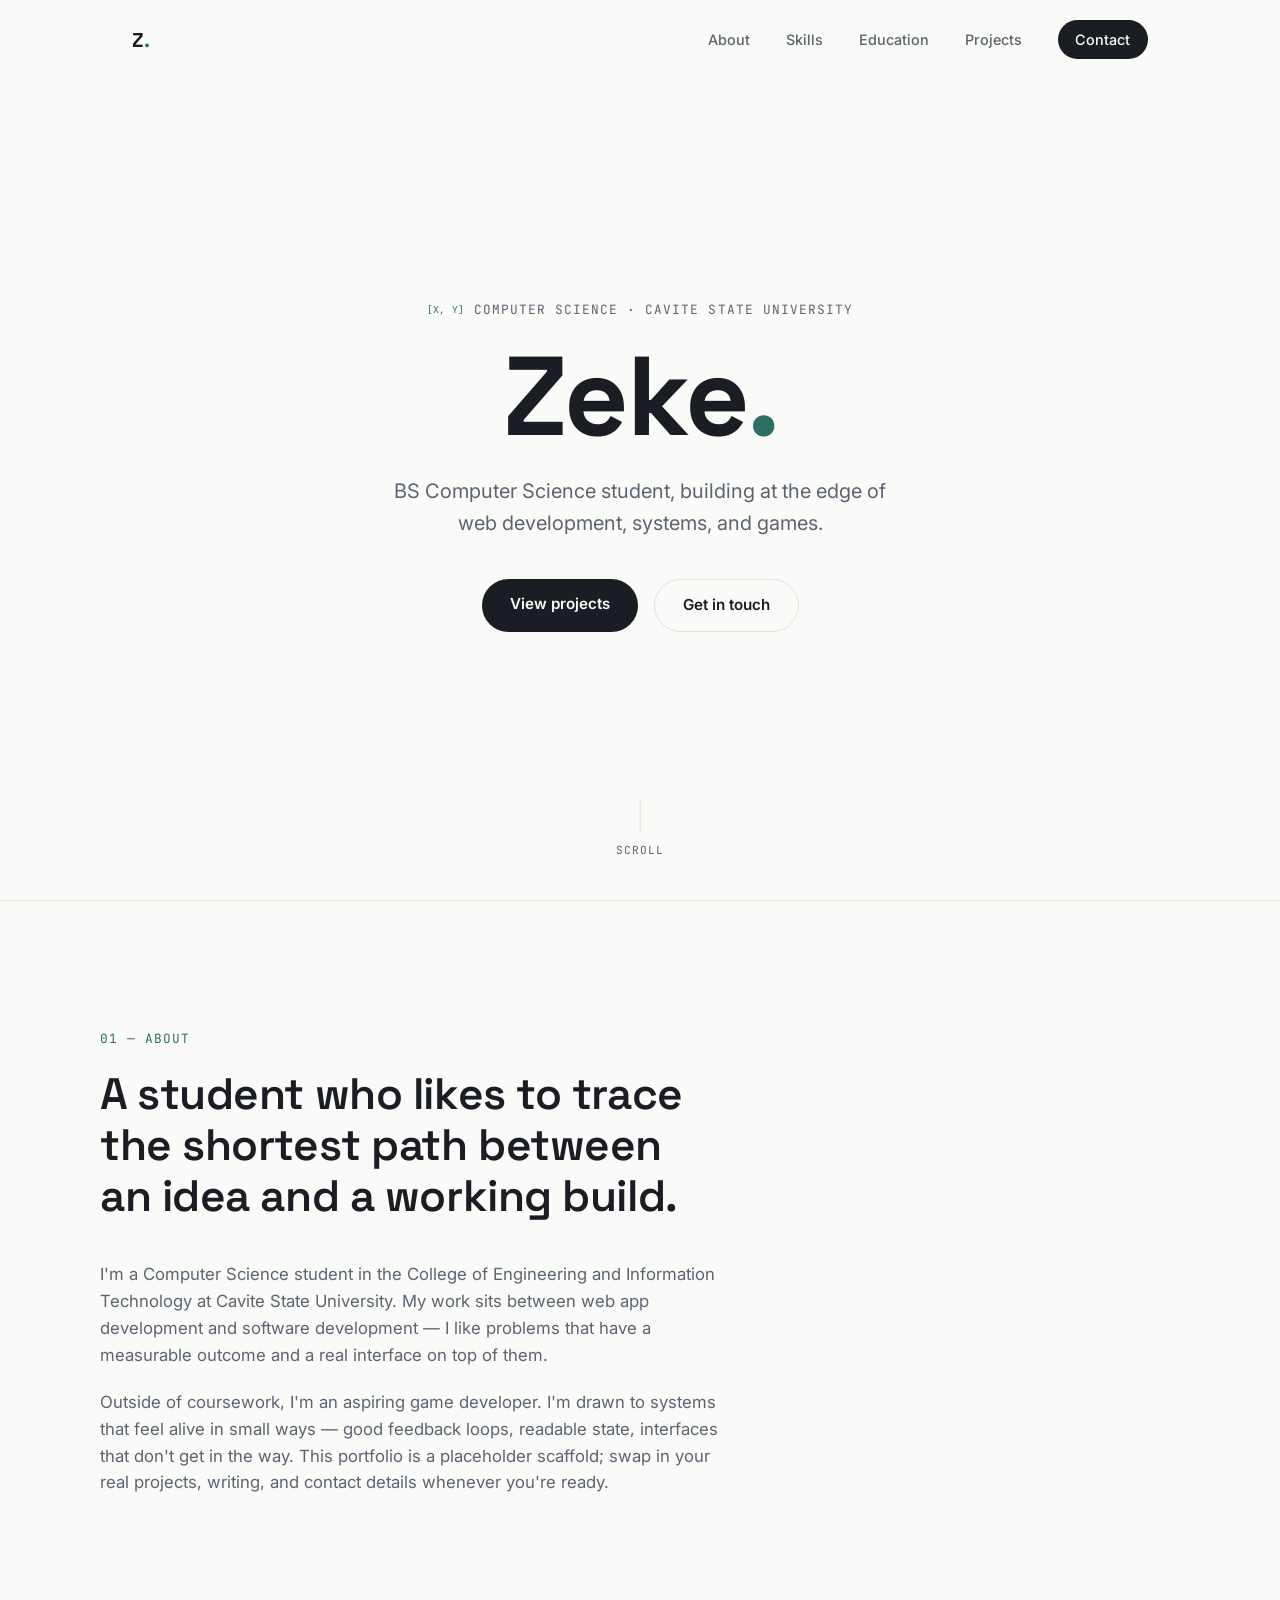
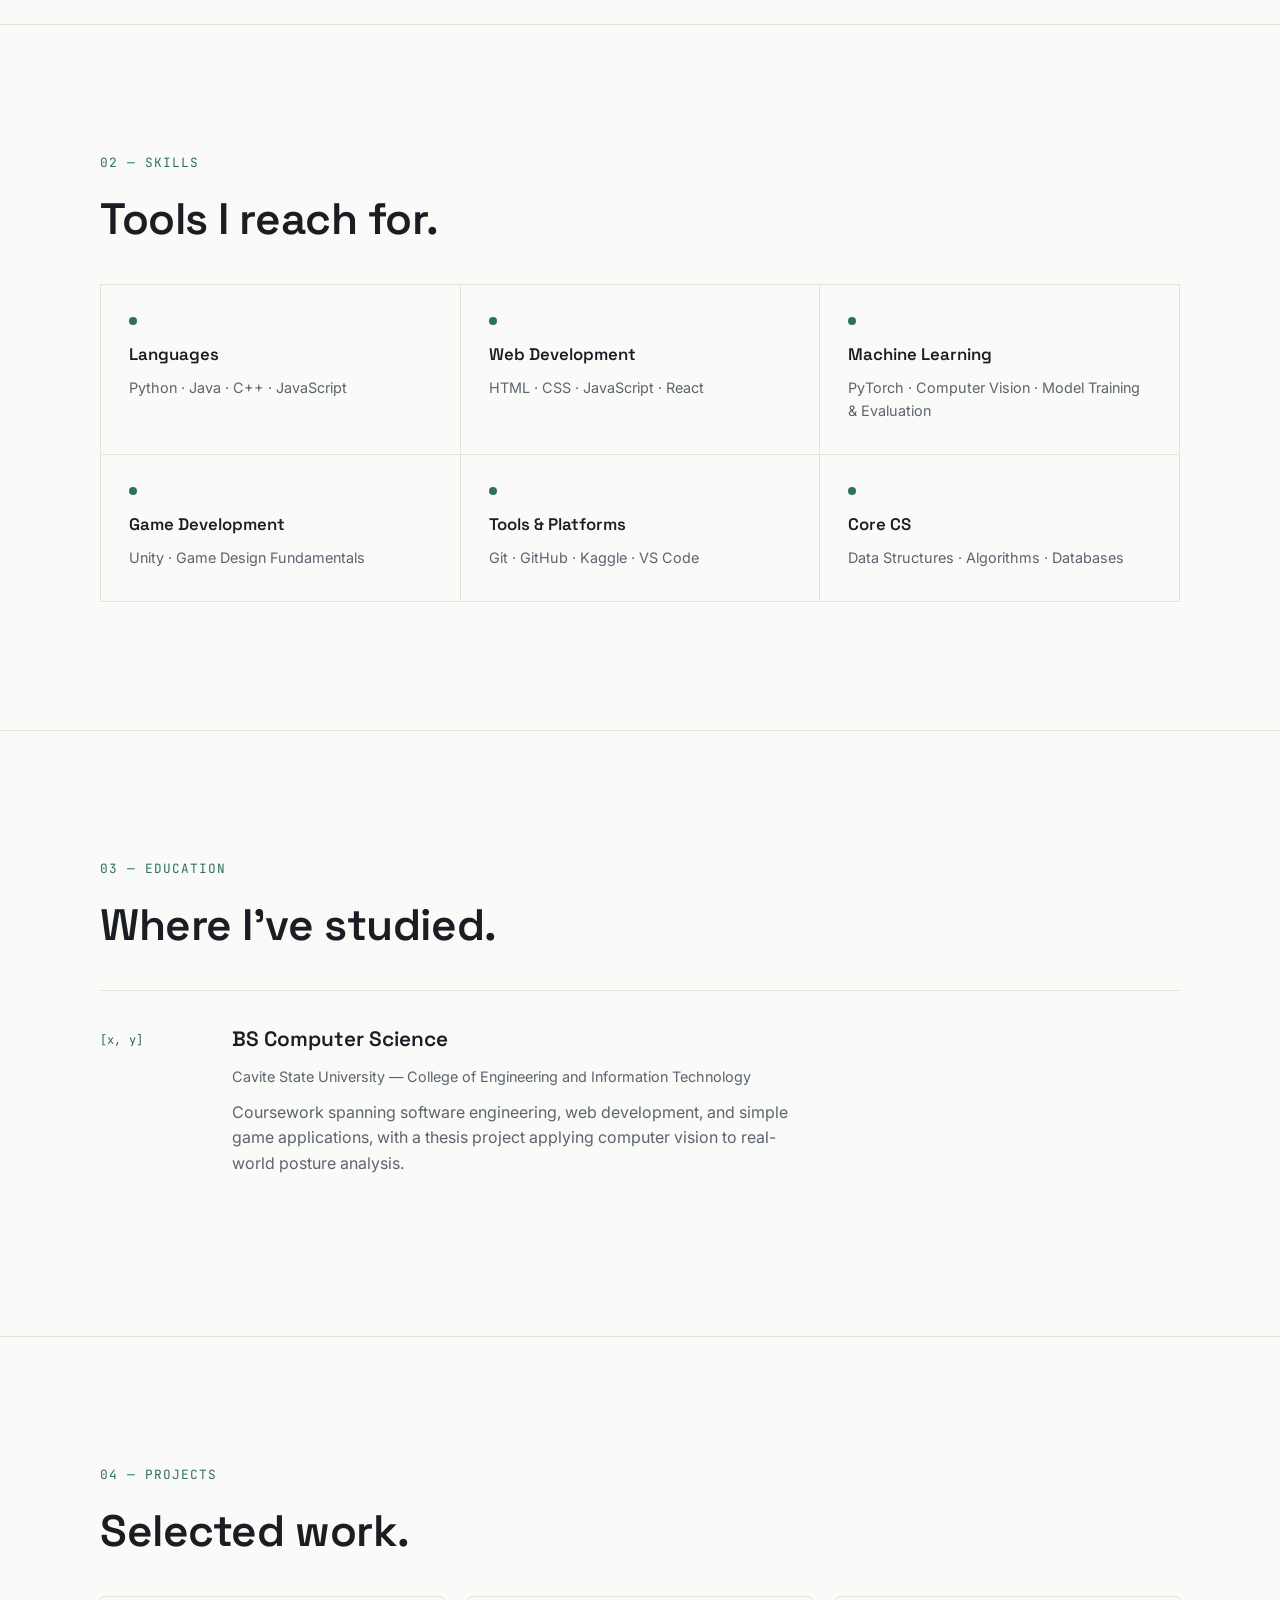
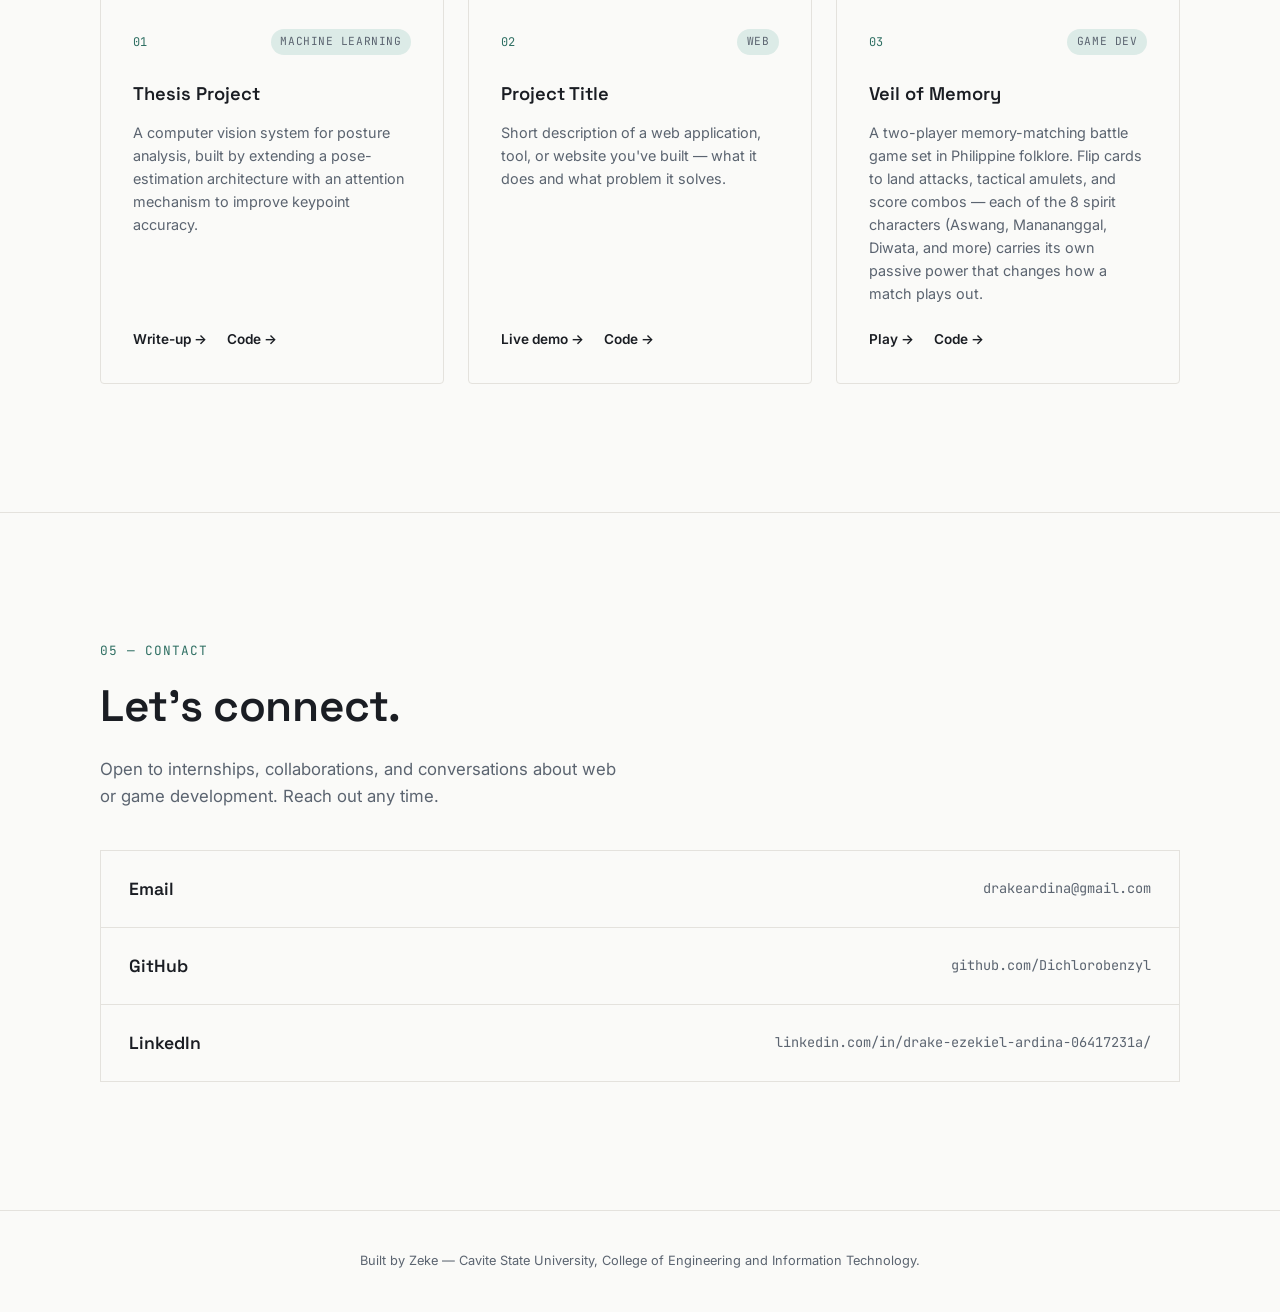
==== index.html @ 1326125c "Add updated portfolio site files" ====
<!DOCTYPE html>
<html lang="en">
<head>
<meta charset="UTF-8">
<meta name="viewport" content="width=device-width, initial-scale=1.0">
<title>Zeke — Computer Science Student</title>
<link rel="preconnect" href="https://fonts.googleapis.com">
<link rel="preconnect" href="https://fonts.gstatic.com" crossorigin>
<link href="https://fonts.googleapis.com/css2?family=Space+Grotesk:wght@400;500;600;700&family=Inter:wght@400;500;600&family=JetBrains+Mono:wght@400;500&display=swap" rel="stylesheet">
<link rel="stylesheet" href="styles.css">
</head>
<body>

<!-- ===== NAV ===== -->
<header class="nav" id="nav">
  <div class="nav-inner">
    <a href="#top" class="nav-mark">Z<span class="dot">.</span></a>
    <nav class="nav-links">
      <a href="#about">About</a>
      <a href="#skills">Skills</a>
      <a href="#education">Education</a>
      <a href="#projects">Projects</a>
      <a href="#contact" class="nav-cta">Contact</a>
    </nav>
    <button class="nav-toggle" id="navToggle" aria-label="Toggle menu" aria-expanded="false">
      <span></span><span></span><span></span>
    </button>
  </div>
</header>

<!-- ===== HERO ===== -->
<section class="hero" id="top">
  <div class="hero-inner">
    <p class="eyebrow"><span class="coord">[x, y]</span> Computer Science · Cavite State University</p>
    <h1 class="hero-title">Zeke<span class="accent">.</span></h1>
    <p class="hero-role">BS Computer Science student, building at the edge of<br class="br-desktop"> web development, systems, and games.</p>
    <div class="hero-actions">
      <a href="#projects" class="btn btn-primary">View projects</a>
      <a href="#contact" class="btn btn-ghost">Get in touch</a>
    </div>
  </div>
  <a href="#about" class="scroll-cue" aria-label="Scroll to about section">
    <span class="scroll-line"></span> scroll
  </a>
</section>

<!-- ===== ABOUT ===== -->
<section class="section about" id="about">
  <div class="section-inner">
    <p class="label">01 — About</p>
    <h2 class="section-title">A student who likes to trace<br>the shortest path between<br>an idea and a working build.</h2>
    <div class="about-body">
      <p>I'm a Computer Science student in the College of Engineering and Information Technology at Cavite State University. My work sits between web app development and software development — I like problems that have a measurable outcome and a real interface on top of them.</p>
      <p>Outside of coursework, I'm an aspiring game developer. I'm drawn to systems that feel alive in small ways — good feedback loops, readable state, interfaces that don't get in the way. This portfolio is a placeholder scaffold; swap in your real projects, writing, and contact details whenever you're ready.</p>
    </div>
  </div>
</section>

<!-- ===== SKILLS ===== -->
<section class="section skills" id="skills">
  <div class="section-inner">
    <p class="label">02 — Skills</p>
    <h2 class="section-title">Tools I reach for.</h2>
    <div class="skills-grid">
      <div class="skill-card">
        <span class="skill-node"></span>
        <h3>Languages</h3>
        <p>Python · Java · C++ · JavaScript</p>
      </div>
      <div class="skill-card">
        <span class="skill-node"></span>
        <h3>Web Development</h3>
        <p>HTML · CSS · JavaScript · React</p>
      </div>
      <div class="skill-card">
        <span class="skill-node"></span>
        <h3>Machine Learning</h3>
        <p>PyTorch · Computer Vision · Model Training &amp; Evaluation</p>
      </div>
      <div class="skill-card">
        <span class="skill-node"></span>
        <h3>Game Development</h3>
        <p>Unity · Game Design Fundamentals</p>
      </div>
      <div class="skill-card">
        <span class="skill-node"></span>
        <h3>Tools &amp; Platforms</h3>
        <p>Git · GitHub · Kaggle · VS Code</p>
      </div>
      <div class="skill-card">
        <span class="skill-node"></span>
        <h3>Core CS</h3>
        <p>Data Structures · Algorithms · Databases</p>
      </div>
    </div>
  </div>
</section>

<!-- ===== EDUCATION ===== -->
<section class="section education" id="education">
  <div class="section-inner">
    <p class="label">03 — Education</p>
    <h2 class="section-title">Where I've studied.</h2>
    <div class="timeline">
      <div class="timeline-item">
        <div class="timeline-marker"><span class="coord">[x, y]</span></div>
        <div class="timeline-content">
          <h3>BS Computer Science</h3>
          <p class="timeline-meta">Cavite State University — College of Engineering and Information Technology</p>
          <p>Coursework spanning software engineering, web development, and simple game applications, with a thesis project applying computer vision to real-world posture analysis.</p>
        </div>
      </div>
    </div>
  </div>
</section>

<!-- ===== PROJECTS ===== -->
<section class="section projects" id="projects">
  <div class="section-inner">
    <p class="label">04 — Projects</p>
    <h2 class="section-title">Selected work.</h2>
    <div class="projects-grid">
      <article class="project-card">
        <div class="project-top">
          <span class="coord">01</span>
          <span class="project-tag">Machine Learning</span>
        </div>
        <h3>Thesis Project</h3>
        <p>A computer vision system for posture analysis, built by extending a pose-estimation architecture with an attention mechanism to improve keypoint accuracy.</p>
        <div class="project-links">
          <a href="#" class="project-link">Write-up →</a>
          <a href="#" class="project-link">Code →</a>
        </div>
      </article>
      <article class="project-card">
        <div class="project-top">
          <span class="coord">02</span>
          <span class="project-tag">Web</span>
        </div>
        <h3>Project Title</h3>
        <p>Short description of a web application, tool, or website you've built — what it does and what problem it solves.</p>
        <div class="project-links">
          <a href="#" class="project-link">Live demo →</a>
          <a href="#" class="project-link">Code →</a>
        </div>
      </article>
      <article class="project-card">
        <div class="project-top">
          <span class="coord">03</span>
          <span class="project-tag">Game Dev</span>
        </div>
        <h3>Veil of Memory</h3>
        <p>A two-player memory-matching battle game set in Philippine folklore. Flip cards to land attacks, tactical amulets, and score combos — each of the 8 spirit characters (Aswang, Manananggal, Diwata, and more) carries its own passive power that changes how a match plays out.</p>
        <div class="project-links">
          <a href="games/veil-of-memory.html" class="project-link">Play →</a>
          <a href="#" class="project-link">Code →</a>
        </div>
      </article>
    </div>
  </div>
</section>

<!-- ===== CONTACT ===== -->
<section class="section contact" id="contact">
  <div class="section-inner">
    <p class="label">05 — Contact</p>
    <h2 class="section-title">Let's connect.</h2>
    <p class="contact-body">Open to internships, collaborations, and conversations about web or game development. Reach out any time.</p>
    <div class="contact-links">
      <a href="mailto:drakeardina@gmail.com" class="contact-link">
        <span>Email</span>
        <span class="contact-value">drakeardina@gmail.com</span>
      </a>
      <a href="#" class="contact-link">
        <span>GitHub</span>
        <span class="contact-value">github.com/Dichlorobenzyl</span>
      </a>
      <a href="#" class="contact-link">
        <span>LinkedIn</span>
        <span class="contact-value">linkedin.com/in/drake-ezekiel-ardina-06417231a/</span>
      </a>
    </div>
  </div>
</section>

<footer class="footer">
  <p>Built by Zeke — Cavite State University, College of Engineering and Information Technology.</p>
</footer>

<script src="script.js"></script>
</body>
</html>
---- styles.css ----
/* ============================================
   TOKENS
============================================ */
:root {
  --bg: #FAFAF8;
  --ink: #1A1D23;
  --slate: #5B6470;
  --accent: #2F6F63;
  --accent-light: #DCEBE7;
  --line: #E4E2DD;
  --white: #FFFFFF;

  --font-display: 'Space Grotesk', sans-serif;
  --font-body: 'Inter', sans-serif;
  --font-mono: 'JetBrains Mono', monospace;

  --max-w: 1080px;
  --section-pad: clamp(4rem, 10vw, 8rem);
}

* { margin: 0; padding: 0; box-sizing: border-box; }

html { scroll-behavior: smooth; }

@media (prefers-reduced-motion: reduce) {
  html { scroll-behavior: auto; }
  *, *::before, *::after {
    animation-duration: 0.01ms !important;
    animation-iteration-count: 1 !important;
    transition-duration: 0.01ms !important;
    scroll-behavior: auto !important;
  }
}

body {
  background: var(--bg);
  color: var(--ink);
  font-family: var(--font-body);
  font-size: 16px;
  line-height: 1.6;
  -webkit-font-smoothing: antialiased;
}

a { color: inherit; text-decoration: none; }

img { max-width: 100%; display: block; }

::selection { background: var(--accent); color: var(--white); }

:focus-visible {
  outline: 2px solid var(--accent);
  outline-offset: 3px;
}

.coord {
  font-family: var(--font-mono);
  font-size: 0.75em;
  color: var(--accent);
  letter-spacing: 0.02em;
}

/* ============================================
   NAV
============================================ */
.nav {
  position: fixed;
  top: 0;
  left: 0;
  right: 0;
  z-index: 100;
  background: rgba(250, 250, 248, 0.85);
  backdrop-filter: blur(10px);
  border-bottom: 1px solid transparent;
  transition: border-color 0.3s ease;
}

.nav.scrolled { border-bottom-color: var(--line); }

.nav-inner {
  max-width: var(--max-w);
  margin: 0 auto;
  padding: 1.25rem 2rem;
  display: flex;
  align-items: center;
  justify-content: space-between;
}

.nav-mark {
  font-family: var(--font-display);
  font-weight: 700;
  font-size: 1.25rem;
}

.nav-mark .dot { color: var(--accent); }

.nav-links {
  display: flex;
  align-items: center;
  gap: 2.25rem;
  font-size: 0.9rem;
  font-weight: 500;
}

.nav-links a {
  position: relative;
  color: var(--slate);
  transition: color 0.2s ease;
}

.nav-links a:hover { color: var(--ink); }

.nav-links a:not(.nav-cta)::after {
  content: '';
  position: absolute;
  left: 0;
  bottom: -4px;
  width: 0;
  height: 1px;
  background: var(--accent);
  transition: width 0.25s ease;
}

.nav-links a:not(.nav-cta):hover::after { width: 100%; }

.nav-cta {
  background: var(--ink);
  color: var(--bg) !important;
  padding: 0.5rem 1.1rem;
  border-radius: 100px;
  transition: background 0.2s ease;
}

.nav-cta:hover { background: var(--accent); }

.nav-toggle {
  display: none;
  flex-direction: column;
  gap: 5px;
  background: none;
  border: none;
  cursor: pointer;
  padding: 0.5rem;
}

.nav-toggle span {
  width: 22px;
  height: 2px;
  background: var(--ink);
  transition: transform 0.25s ease, opacity 0.25s ease;
}

/* ============================================
   HERO
============================================ */
.hero {
  position: relative;
  min-height: 100vh;
  display: flex;
  flex-direction: column;
  align-items: center;
  justify-content: center;
  padding: 6rem 2rem 4rem;
  overflow: hidden;
}

.hero-grid {
  position: absolute;
  inset: 0;
  display: flex;
  align-items: center;
  justify-content: center;
  pointer-events: none;
}

.hero-plot {
  width: min(90vw, 640px);
  height: min(90vw, 640px);
  opacity: 0.9;
}

.hero-inner {
  position: relative;
  z-index: 1;
  max-width: 720px;
  text-align: center;
}

.eyebrow {
  font-family: var(--font-mono);
  font-size: 0.8rem;
  color: var(--slate);
  text-transform: uppercase;
  letter-spacing: 0.08em;
  margin-bottom: 1.5rem;
  display: flex;
  align-items: center;
  justify-content: center;
  gap: 0.6rem;
}

.hero-title {
  font-family: var(--font-display);
  font-weight: 700;
  font-size: clamp(3.5rem, 12vw, 7rem);
  line-height: 0.95;
  letter-spacing: -0.02em;
}

.hero-title .accent { color: var(--accent); }

.hero-role {
  margin-top: 1.5rem;
  font-size: clamp(1.05rem, 2vw, 1.25rem);
  color: var(--slate);
  max-width: 520px;
  margin-left: auto;
  margin-right: auto;
}

.hero-actions {
  margin-top: 2.5rem;
  display: flex;
  gap: 1rem;
  justify-content: center;
  flex-wrap: wrap;
}

.btn {
  font-family: var(--font-body);
  font-weight: 600;
  font-size: 0.95rem;
  padding: 0.85rem 1.75rem;
  border-radius: 100px;
  transition: transform 0.2s ease, background 0.2s ease, color 0.2s ease, box-shadow 0.2s ease;
  display: inline-block;
}

.btn-primary {
  background: var(--ink);
  color: var(--bg);
}

.btn-primary:hover {
  background: var(--accent);
  transform: translateY(-2px);
}

.btn-ghost {
  border: 1px solid var(--line);
  color: var(--ink);
}

.btn-ghost:hover {
  border-color: var(--accent);
  color: var(--accent);
  transform: translateY(-2px);
}

.scroll-cue {
  position: absolute;
  bottom: 2.5rem;
  left: 50%;
  transform: translateX(-50%);
  font-family: var(--font-mono);
  font-size: 0.7rem;
  color: var(--slate);
  text-transform: uppercase;
  letter-spacing: 0.1em;
  display: flex;
  flex-direction: column;
  align-items: center;
  gap: 0.6rem;
}

.scroll-line {
  width: 1px;
  height: 32px;
  background: var(--line);
  position: relative;
  overflow: hidden;
}

.scroll-line::after {
  content: '';
  position: absolute;
  top: -100%;
  left: 0;
  width: 100%;
  height: 100%;
  background: var(--accent);
  animation: scrollDrip 2s ease-in-out infinite;
}

@keyframes scrollDrip {
  0% { top: -100%; }
  60% { top: 100%; }
  100% { top: 100%; }
}

/* ============================================
   SECTIONS (shared)
============================================ */
.section {
  padding: var(--section-pad) 2rem;
  border-top: 1px solid var(--line);
}

.section-inner {
  max-width: var(--max-w);
  margin: 0 auto;
}

.label {
  font-family: var(--font-mono);
  font-size: 0.8rem;
  color: var(--accent);
  text-transform: uppercase;
  letter-spacing: 0.08em;
  margin-bottom: 1.25rem;
}

.section-title {
  font-family: var(--font-display);
  font-weight: 600;
  font-size: clamp(1.75rem, 4vw, 2.75rem);
  line-height: 1.15;
  letter-spacing: -0.01em;
  max-width: 720px;
}

.section-note {
  margin-top: 1rem;
  font-size: 0.9rem;
  color: var(--slate);
  font-style: italic;
}

/* ============================================
   ABOUT
============================================ */
.about-body {
  margin-top: 2.5rem;
  display: grid;
  gap: 1.25rem;
  max-width: 640px;
}

.about-body p {
  color: var(--slate);
  font-size: 1.05rem;
}

/* ============================================
   SKILLS
============================================ */
.skills-grid {
  margin-top: 2.5rem;
  display: grid;
  grid-template-columns: repeat(3, 1fr);
  gap: 1px;
  background: var(--line);
  border: 1px solid var(--line);
}

.skill-card {
  background: var(--bg);
  padding: 2rem 1.75rem;
  position: relative;
  transition: background 0.25s ease;
}

.skill-card:hover { background: var(--accent-light); }

.skill-node {
  display: block;
  width: 8px;
  height: 8px;
  border-radius: 50%;
  background: var(--accent);
  margin-bottom: 1rem;
}

.skill-card h3 {
  font-family: var(--font-display);
  font-size: 1.05rem;
  font-weight: 600;
  margin-bottom: 0.5rem;
}

.skill-card p {
  color: var(--slate);
  font-size: 0.9rem;
}

/* ============================================
   EDUCATION / TIMELINE
============================================ */
.timeline {
  margin-top: 2.5rem;
}

.timeline-item {
  display: grid;
  grid-template-columns: 100px 1fr;
  gap: 2rem;
  padding: 2rem 0;
  border-top: 1px solid var(--line);
}

.timeline-marker {
  padding-top: 0.2rem;
}

.timeline-content h3 {
  font-family: var(--font-display);
  font-size: 1.3rem;
  font-weight: 600;
  margin-bottom: 0.5rem;
}

.timeline-meta {
  color: var(--slate);
  font-size: 0.9rem;
  margin-bottom: 0.25rem;
}

.timeline-meta.subtle {
  color: var(--accent);
  font-family: var(--font-mono);
  font-size: 0.8rem;
  text-transform: uppercase;
  letter-spacing: 0.04em;
}

.timeline-content p:not(.timeline-meta) {
  margin-top: 0.75rem;
  color: var(--slate);
  max-width: 560px;
}

/* ============================================
   PROJECTS
============================================ */
.projects-grid {
  margin-top: 2.5rem;
  display: grid;
  grid-template-columns: repeat(3, 1fr);
  gap: 1.5rem;
}

.project-card {
  border: 1px solid var(--line);
  padding: 2rem;
  border-radius: 4px;
  transition: border-color 0.25s ease, transform 0.25s ease;
  display: flex;
  flex-direction: column;
}

.project-card:hover {
  border-color: var(--accent);
  transform: translateY(-4px);
}

.project-top {
  display: flex;
  align-items: center;
  justify-content: space-between;
  margin-bottom: 1.5rem;
}

.project-tag {
  font-family: var(--font-mono);
  font-size: 0.7rem;
  color: var(--slate);
  text-transform: uppercase;
  letter-spacing: 0.05em;
  background: var(--accent-light);
  padding: 0.25rem 0.6rem;
  border-radius: 100px;
}

.project-card h3 {
  font-family: var(--font-display);
  font-size: 1.15rem;
  font-weight: 600;
  margin-bottom: 0.75rem;
}

.project-card p {
  color: var(--slate);
  font-size: 0.9rem;
  flex-grow: 1;
}

.project-links {
  margin-top: 1.5rem;
  display: flex;
  gap: 1.25rem;
}

.project-link {
  font-size: 0.85rem;
  font-weight: 600;
  color: var(--ink);
  transition: color 0.2s ease;
}

.project-link:hover { color: var(--accent); }

/* ============================================
   CONTACT
============================================ */
.contact-body {
  margin-top: 1.5rem;
  color: var(--slate);
  font-size: 1.05rem;
  max-width: 520px;
}

.contact-links {
  margin-top: 2.5rem;
  display: grid;
  gap: 1px;
  background: var(--line);
  border: 1px solid var(--line);
}

.contact-link {
  background: var(--bg);
  padding: 1.5rem 1.75rem;
  display: flex;
  justify-content: space-between;
  align-items: center;
  font-family: var(--font-display);
  font-weight: 600;
  font-size: 1.1rem;
  transition: background 0.25s ease, padding-left 0.25s ease;
}

.contact-link:hover {
  background: var(--accent-light);
  padding-left: 2.25rem;
}

.contact-value {
  font-family: var(--font-mono);
  font-weight: 400;
  font-size: 0.85rem;
  color: var(--slate);
}

/* ============================================
   FOOTER
============================================ */
.footer {
  padding: 2.5rem 2rem;
  text-align: center;
  border-top: 1px solid var(--line);
}

.footer p {
  font-size: 0.8rem;
  color: var(--slate);
}

/* ============================================
   RESPONSIVE
============================================ */
@media (max-width: 860px) {
  .skills-grid { grid-template-columns: repeat(2, 1fr); }
  .projects-grid { grid-template-columns: 1fr; }
}

@media (max-width: 720px) {
  .nav-links {
    position: fixed;
    top: 66px;
    left: 0;
    right: 0;
    background: var(--bg);
    border-bottom: 1px solid var(--line);
    flex-direction: column;
    align-items: flex-start;
    gap: 0;
    padding: 0;
    max-height: 0;
    overflow: hidden;
    transition: max-height 0.3s ease;
  }

  .nav-links.open { max-height: 320px; }

  .nav-links a {
    width: 100%;
    padding: 1.1rem 2rem;
    border-bottom: 1px solid var(--line);
  }

  .nav-links a:not(.nav-cta)::after { display: none; }

  .nav-cta {
    border-radius: 0;
    background: var(--ink);
    color: var(--bg) !important;
  }

  .nav-toggle { display: flex; }

  .br-desktop { display: none; }

  .timeline-item {
    grid-template-columns: 1fr;
    gap: 0.75rem;
  }
}

@media (max-width: 560px) {
  .skills-grid { grid-template-columns: 1fr; }
  .nav-inner { padding: 1rem 1.5rem; }
  .section { padding: 3.5rem 1.5rem; }
}
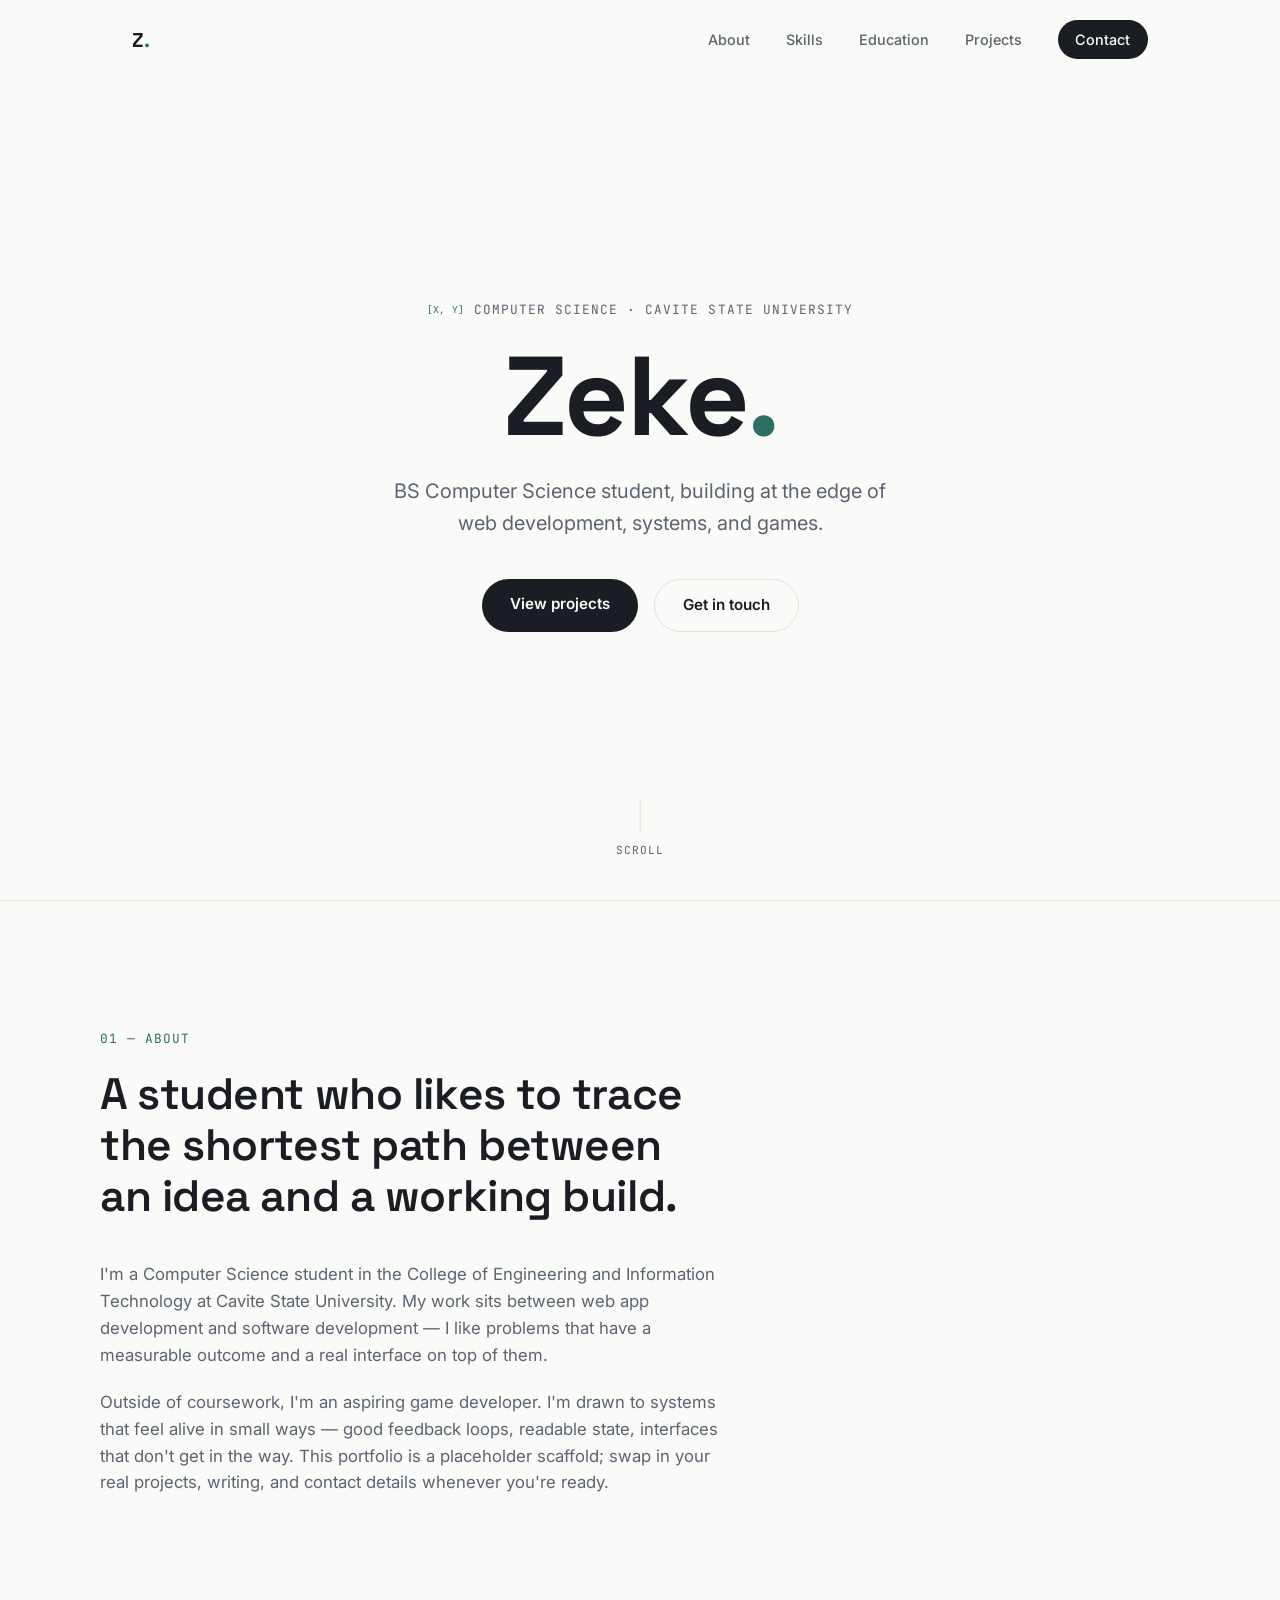
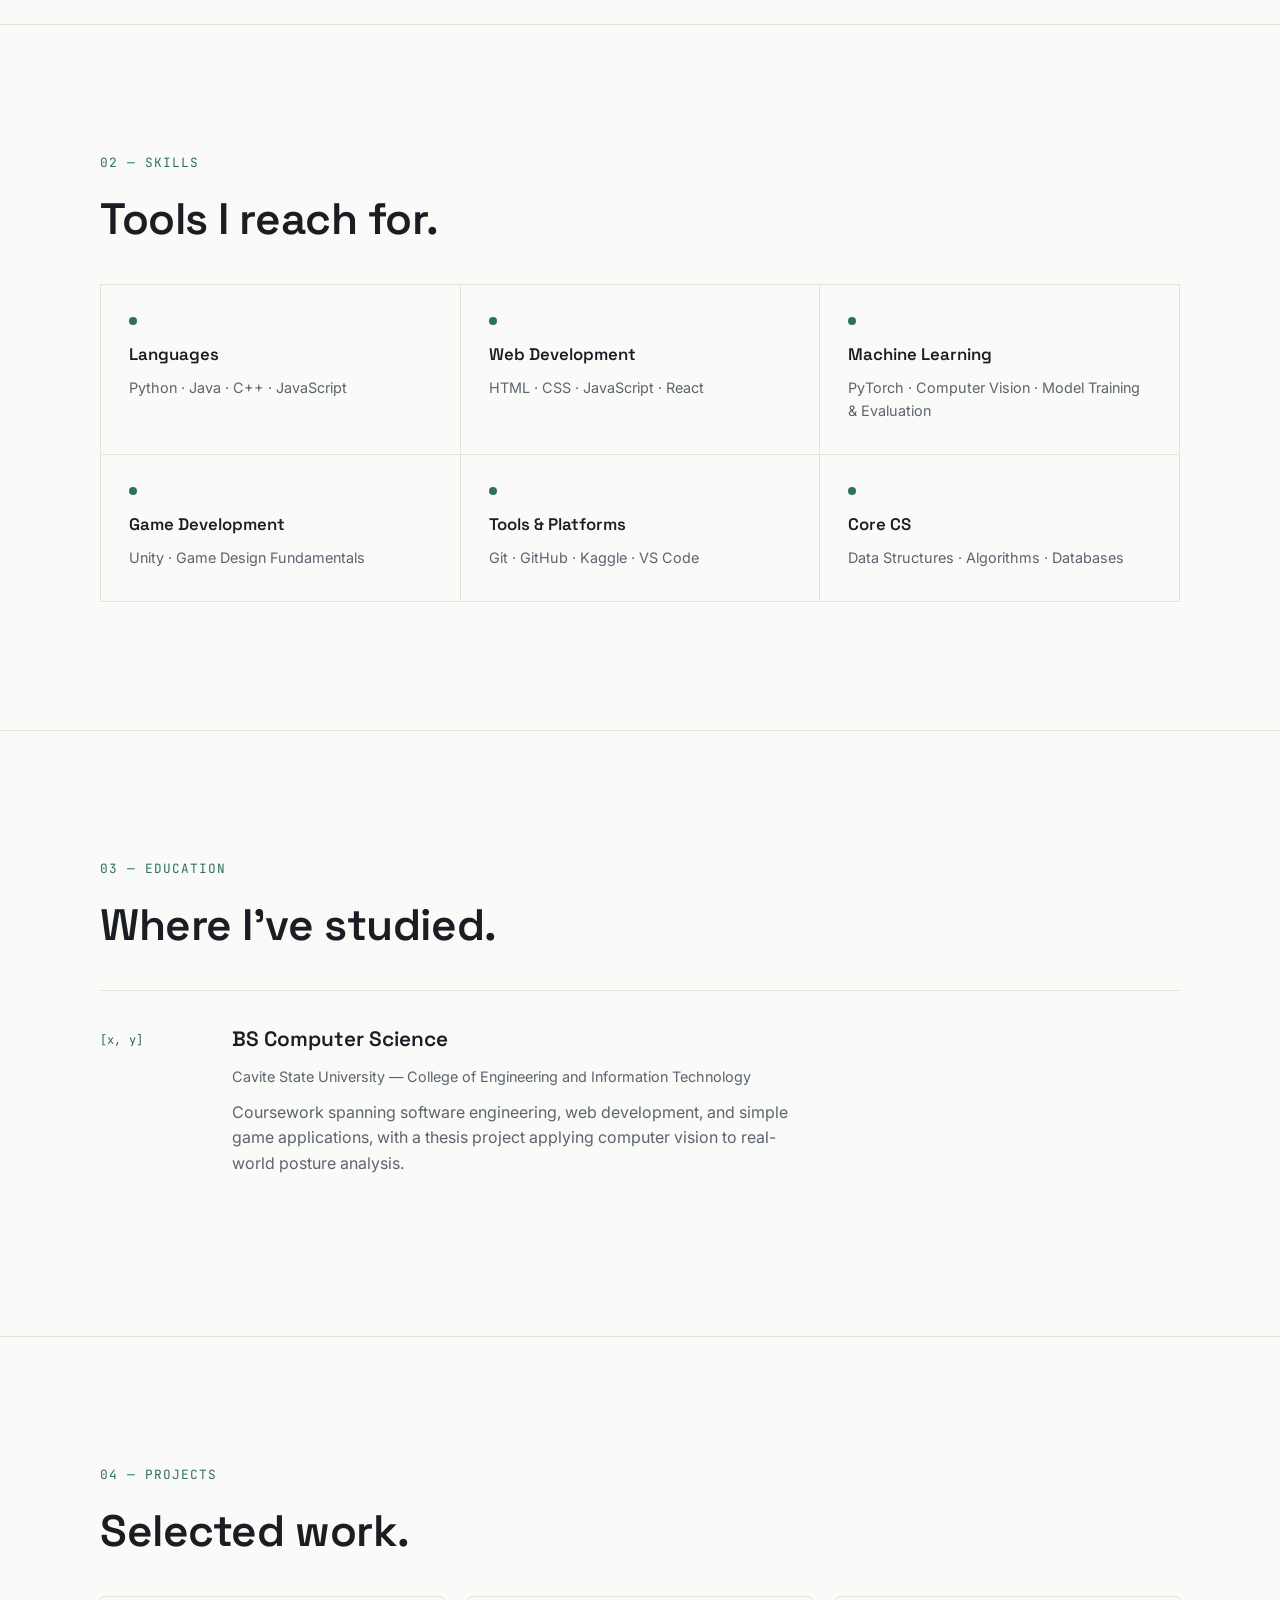
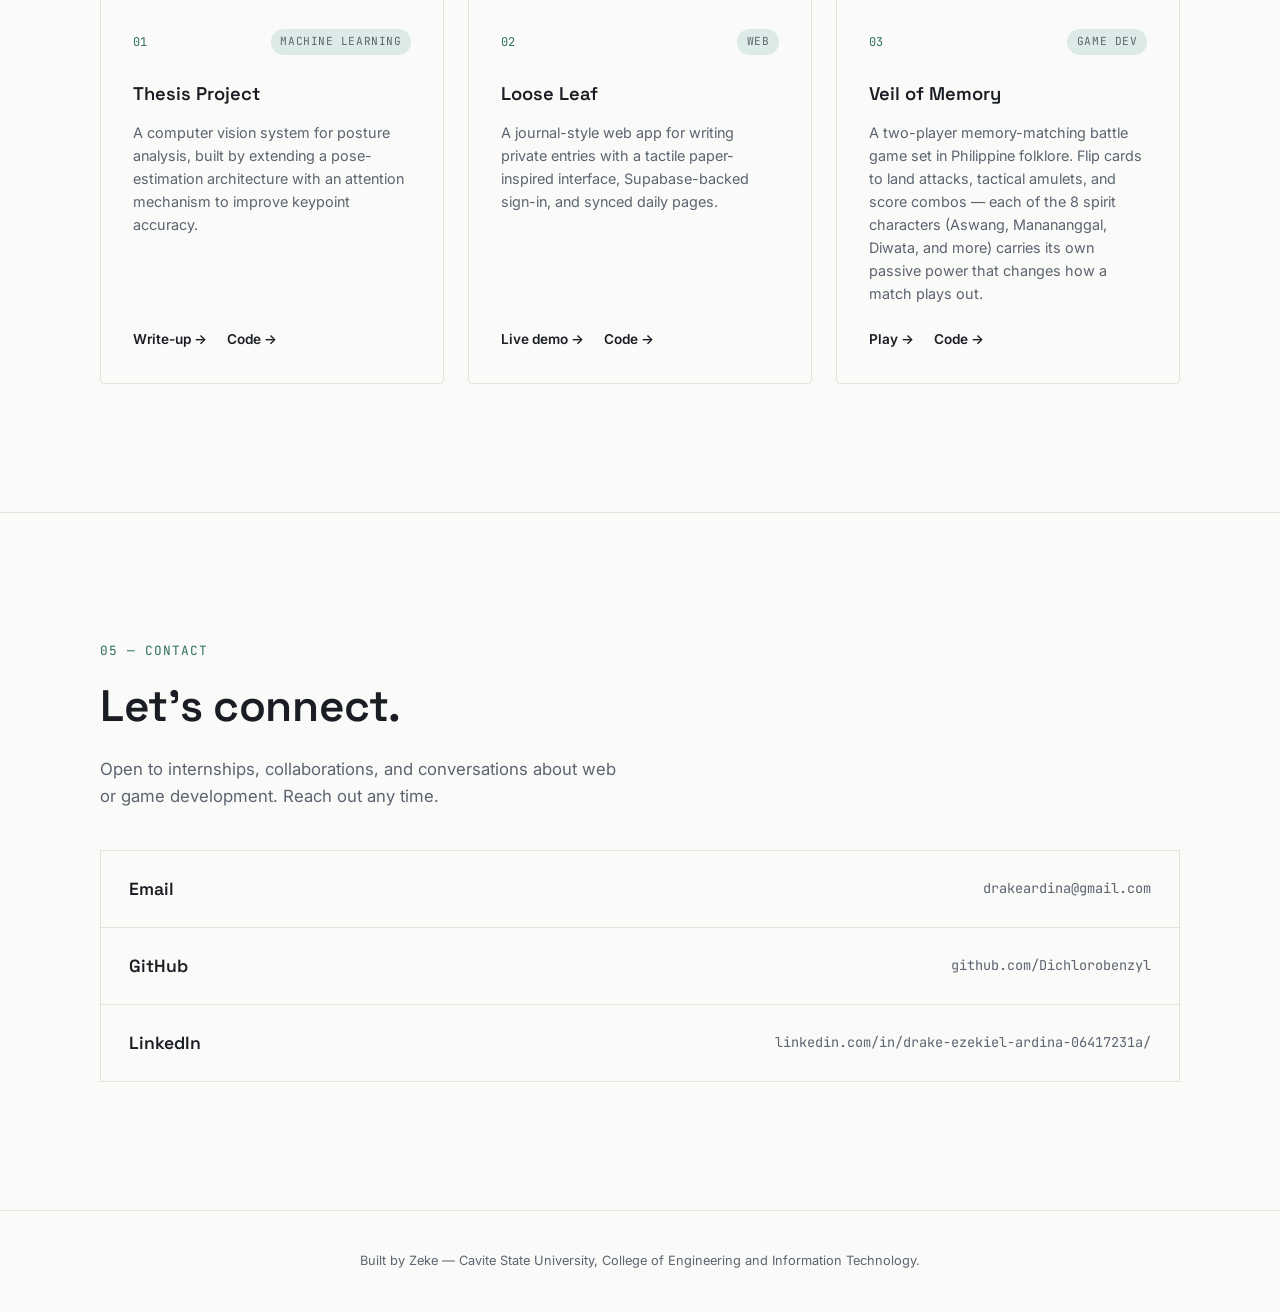
==== commit 99b86680: "Update Loose Leaf project copy" ====
--- a/index.html
+++ b/index.html
@@ -137,10 +137,10 @@
           <span class="coord">02</span>
           <span class="project-tag">Web</span>
         </div>
-        <h3>Project Title</h3>
-        <p>Short description of a web application, tool, or website you've built — what it does and what problem it solves.</p>
+        <h3>Loose Leaf</h3>
+        <p>A journal-style web app for writing private entries with a tactile paper-inspired interface, Supabase-backed sign-in, and synced daily pages.</p>
         <div class="project-links">
-          <a href="#" class="project-link">Live demo →</a>
+          <a href="portfolio-site/web/Loose_Leaf.html" class="project-link">Live demo →</a>
           <a href="#" class="project-link">Code →</a>
         </div>
       </article>
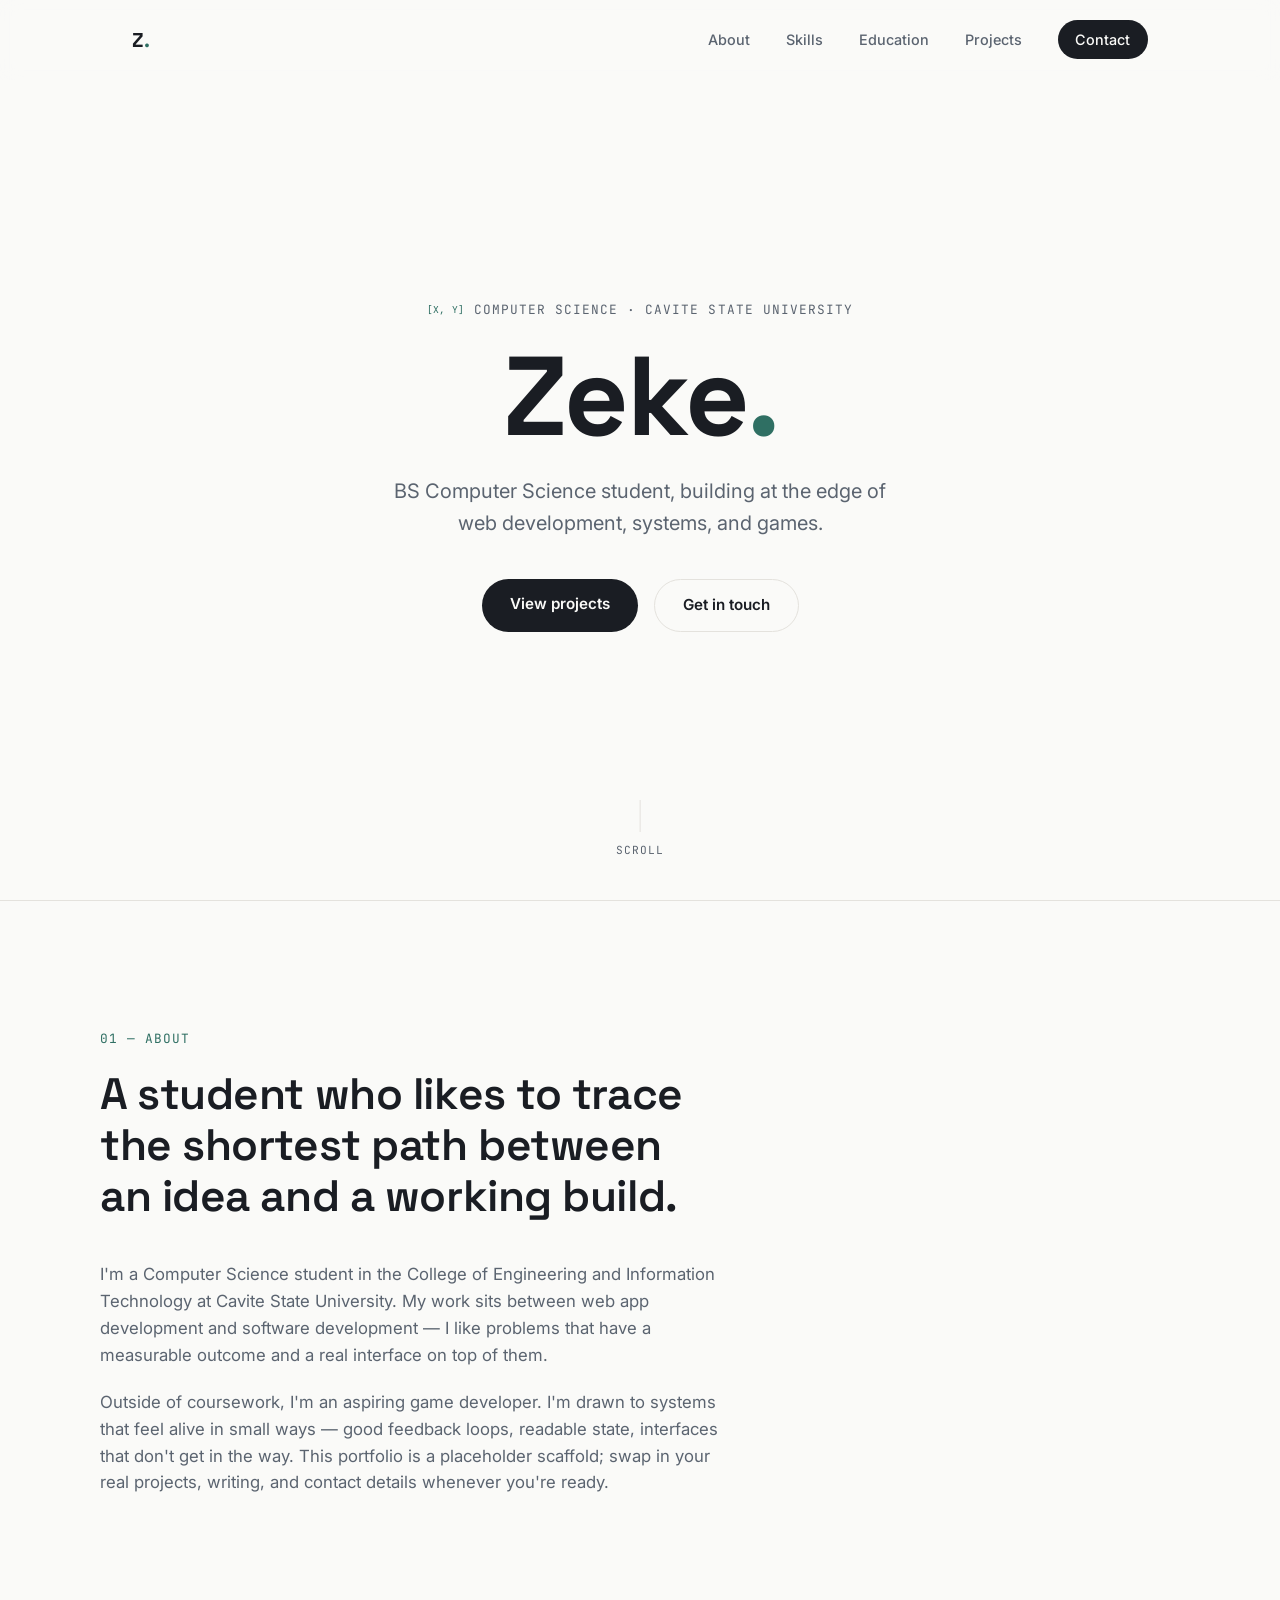
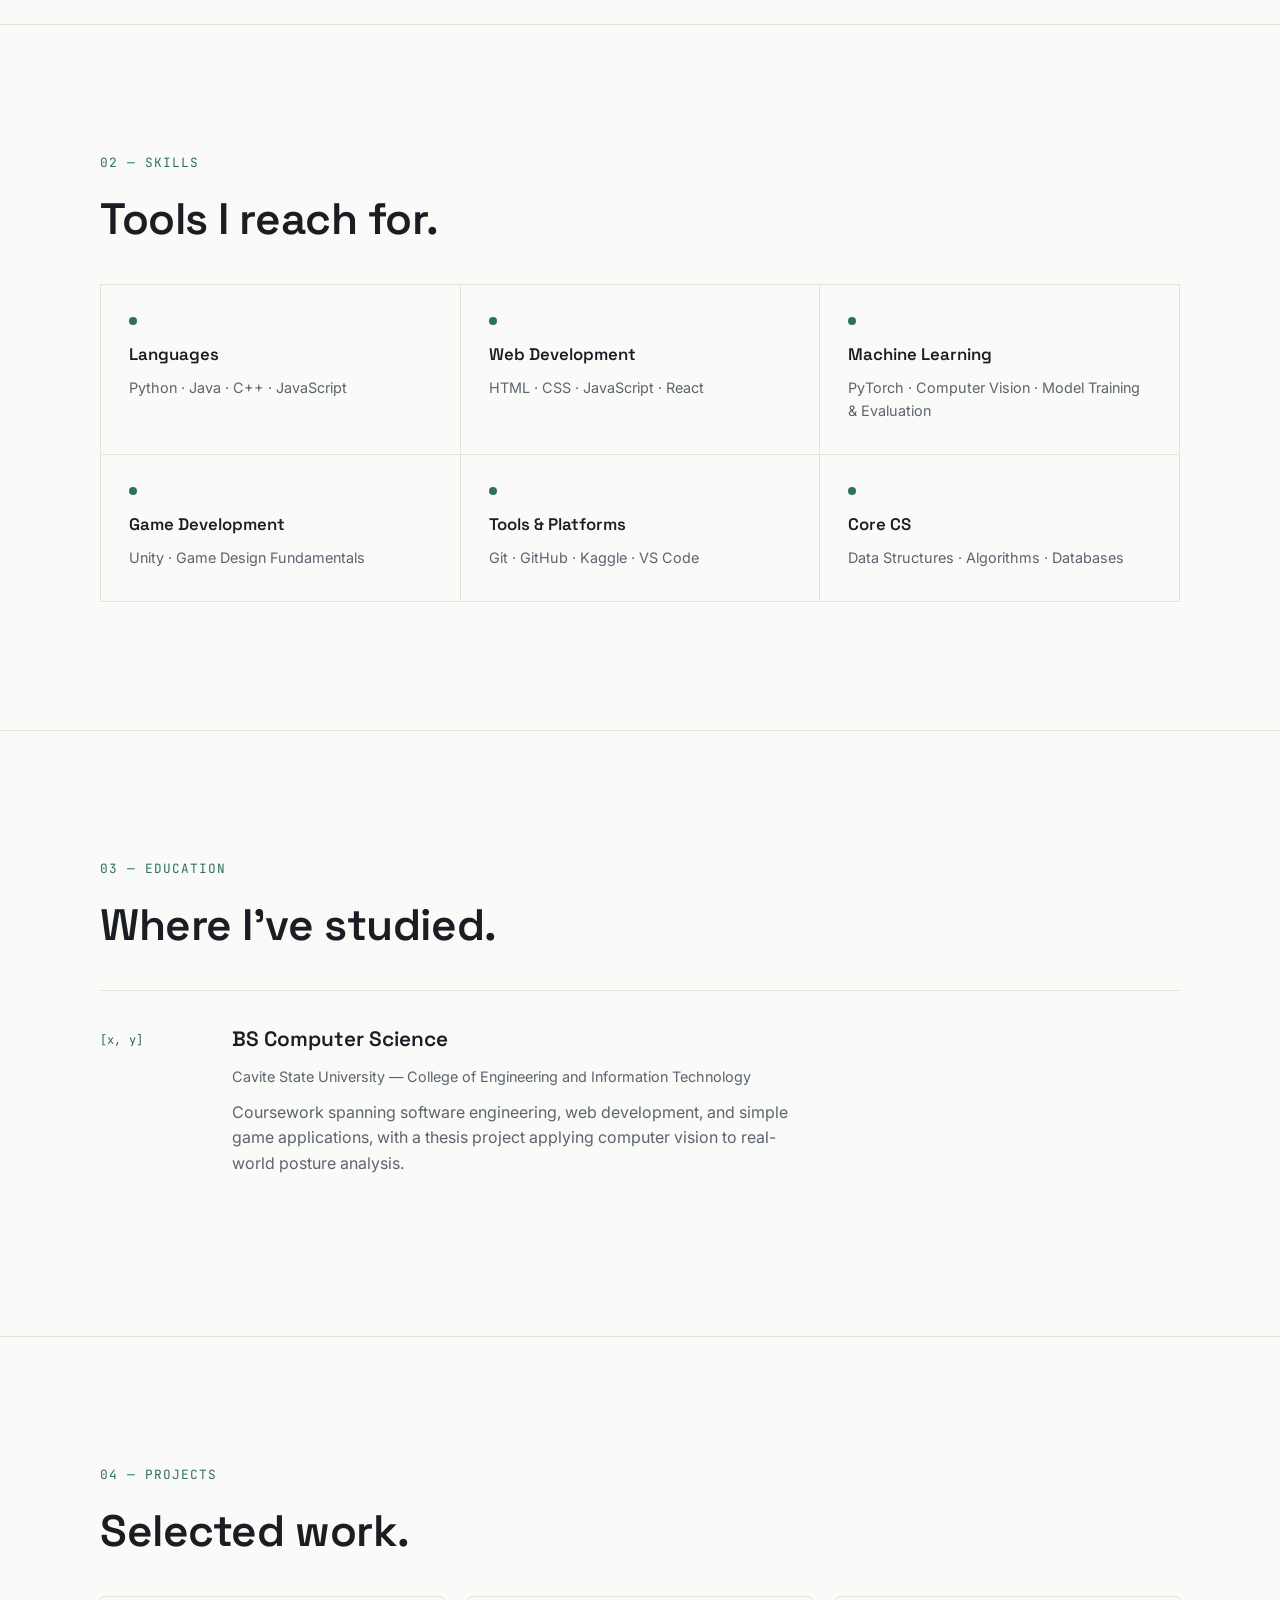
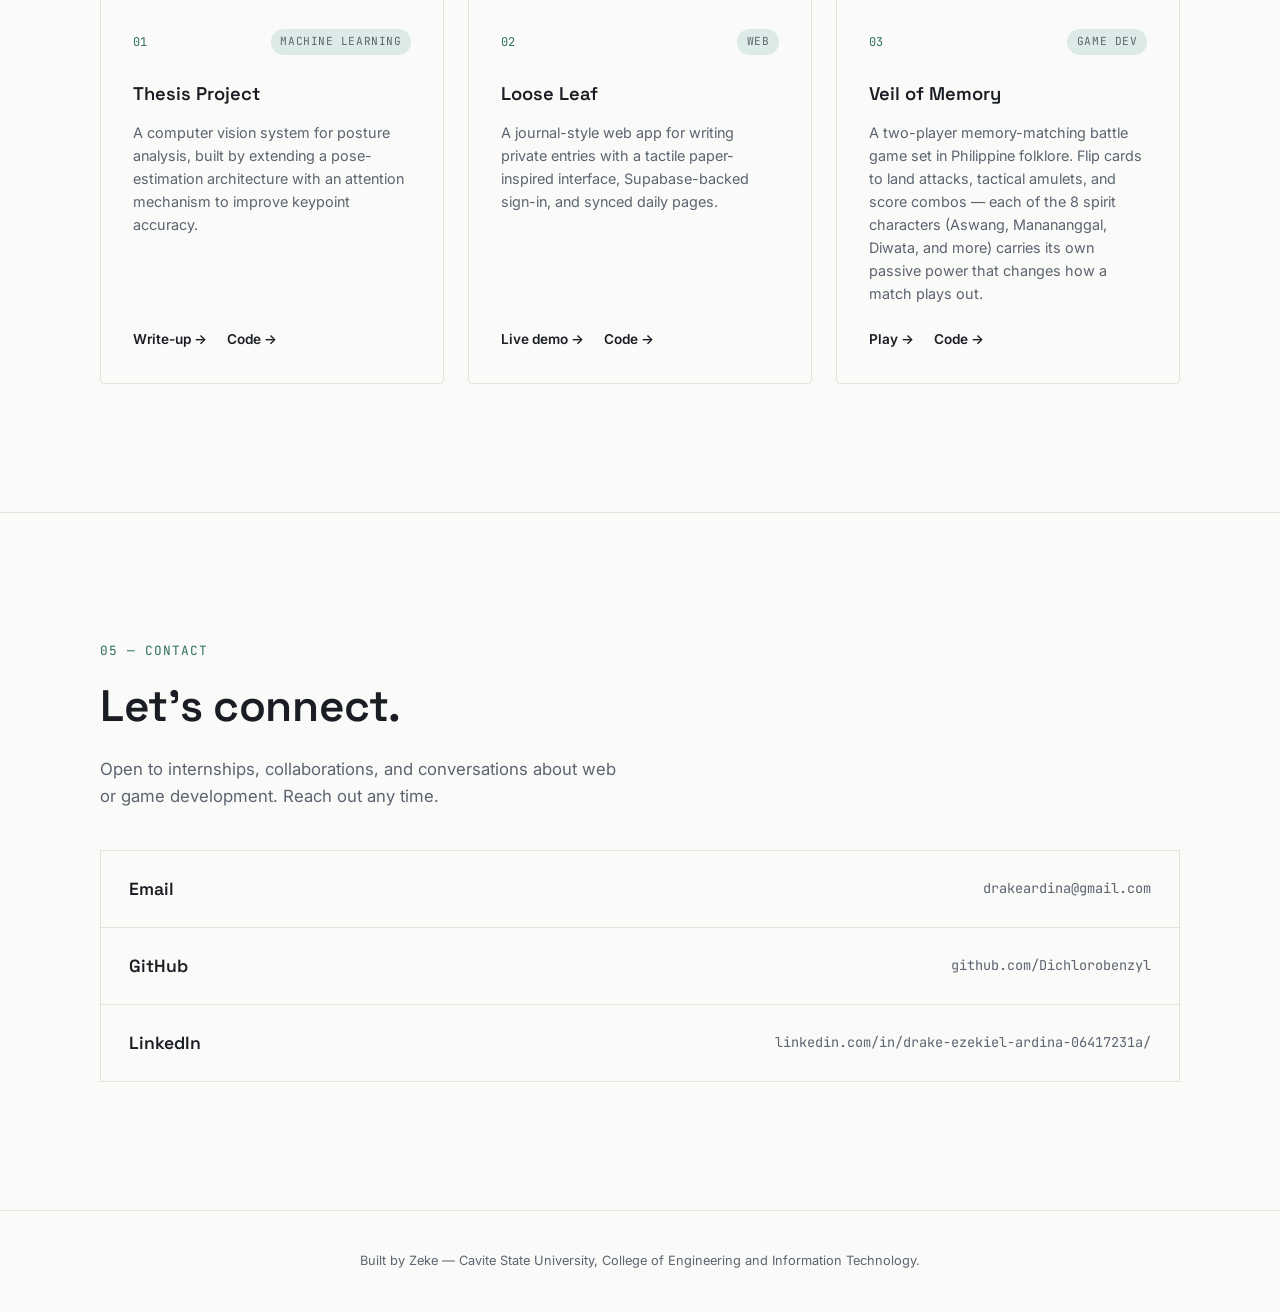
==== commit 9c26577d: "Flatten portfolio site structure" ====
--- a/index.html
+++ b/index.html
@@ -140,7 +140,7 @@
         <h3>Loose Leaf</h3>
         <p>A journal-style web app for writing private entries with a tactile paper-inspired interface, Supabase-backed sign-in, and synced daily pages.</p>
         <div class="project-links">
-          <a href="portfolio-site/web/Loose_Leaf.html" class="project-link">Live demo →</a>
+          <a href="web/Loose_Leaf.html" class="project-link">Live demo →</a>
           <a href="#" class="project-link">Code →</a>
         </div>
       </article>
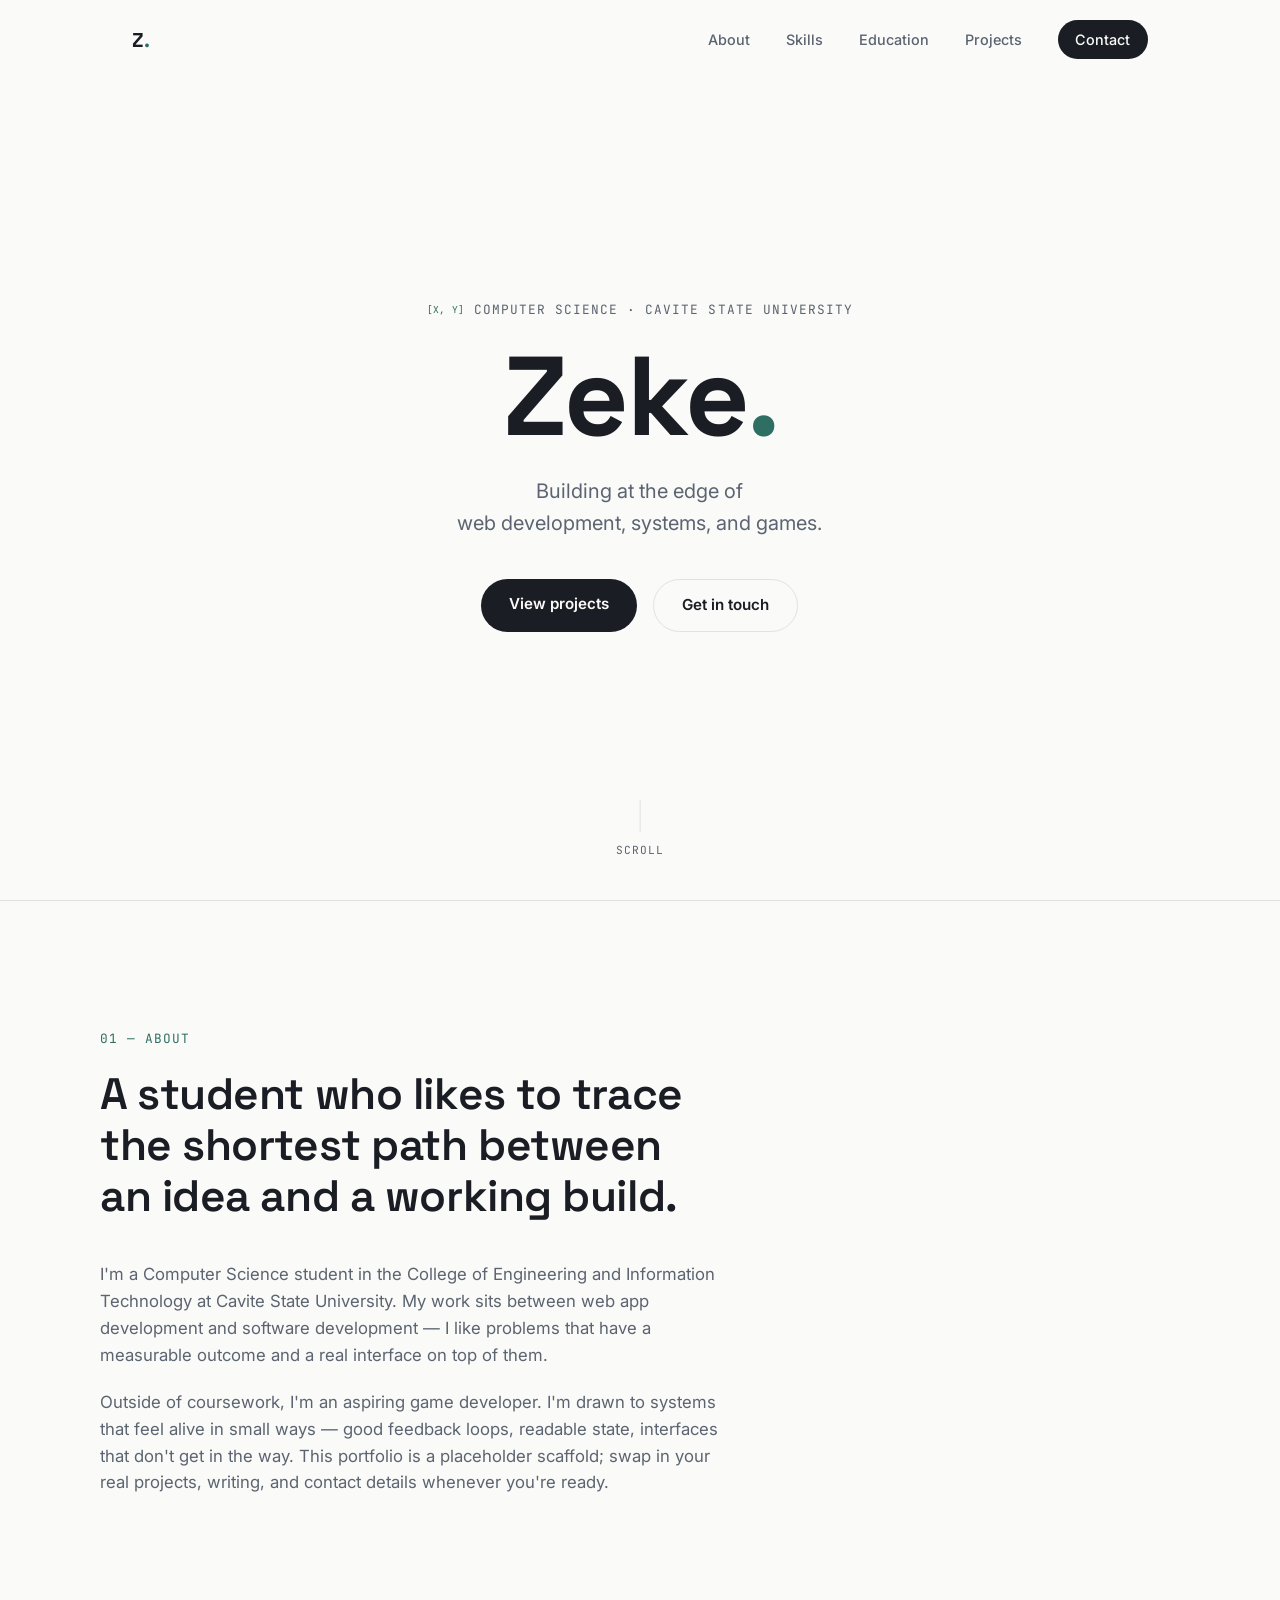
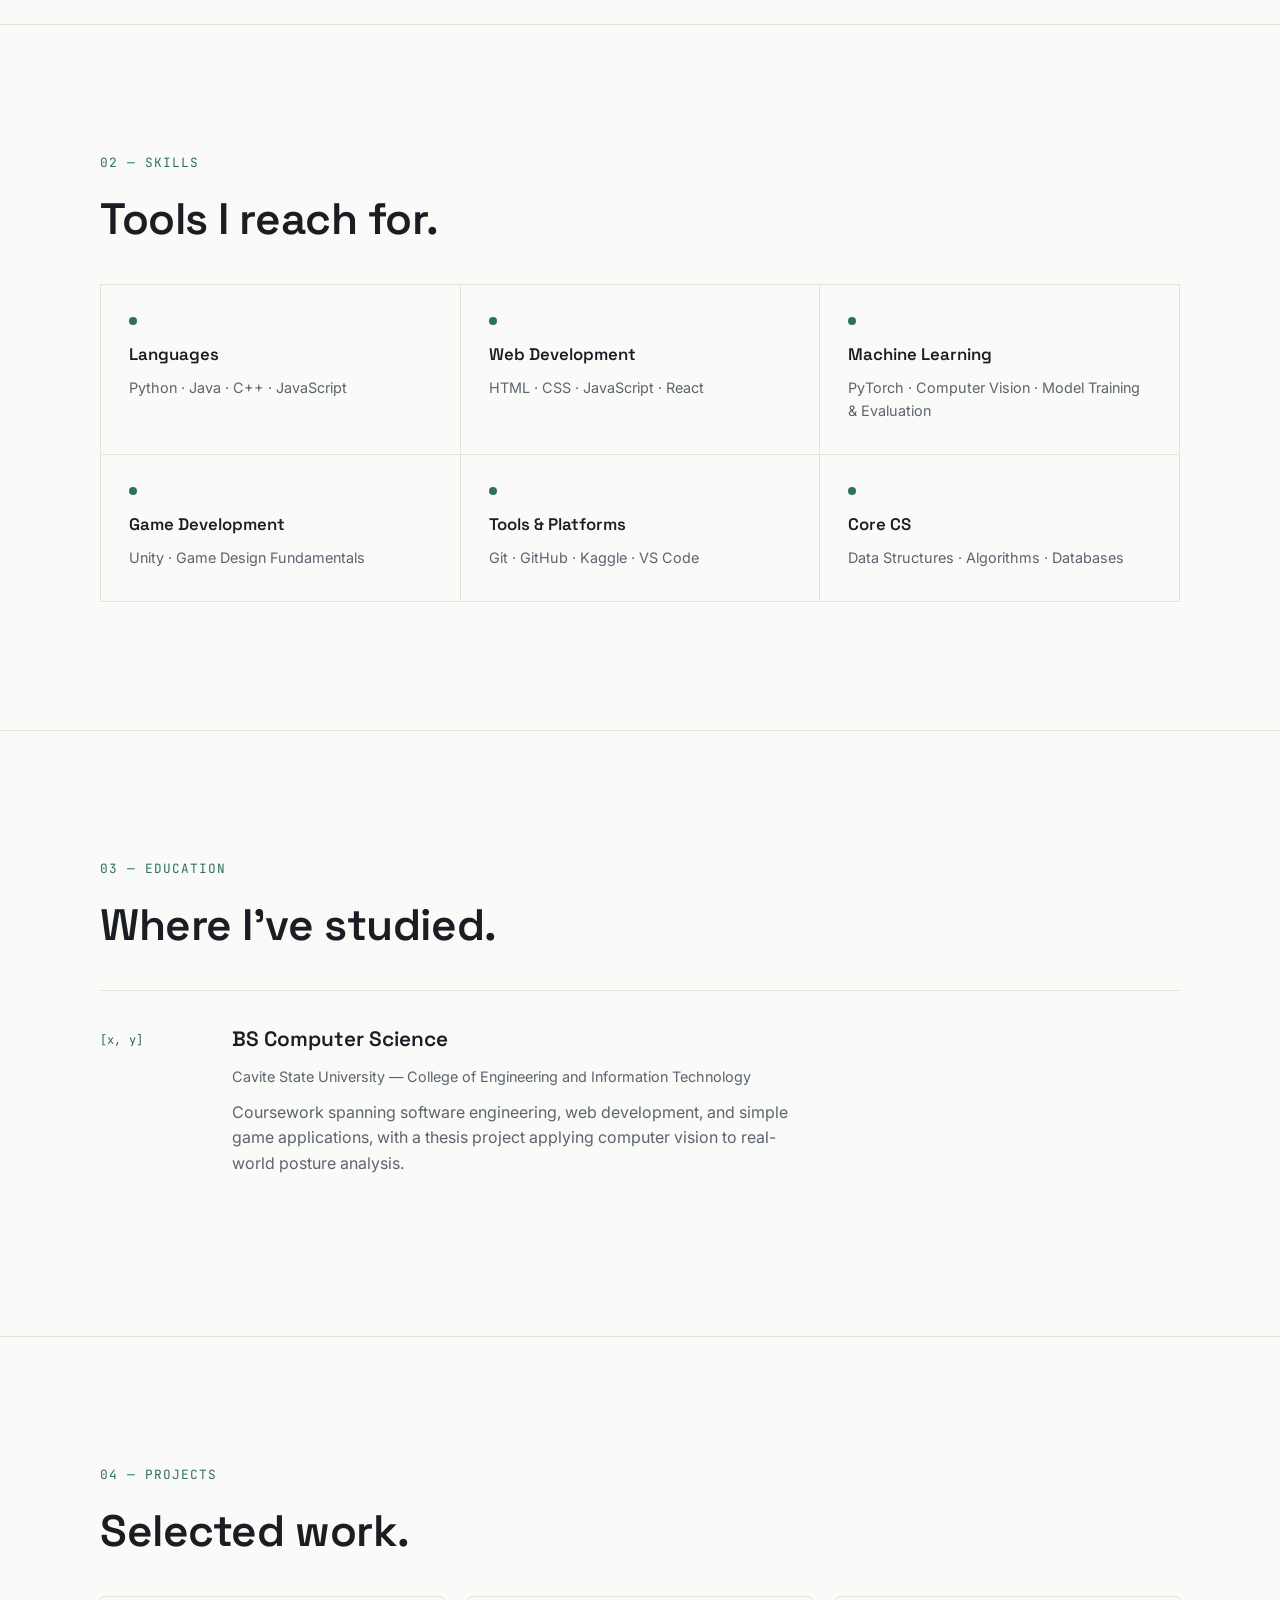
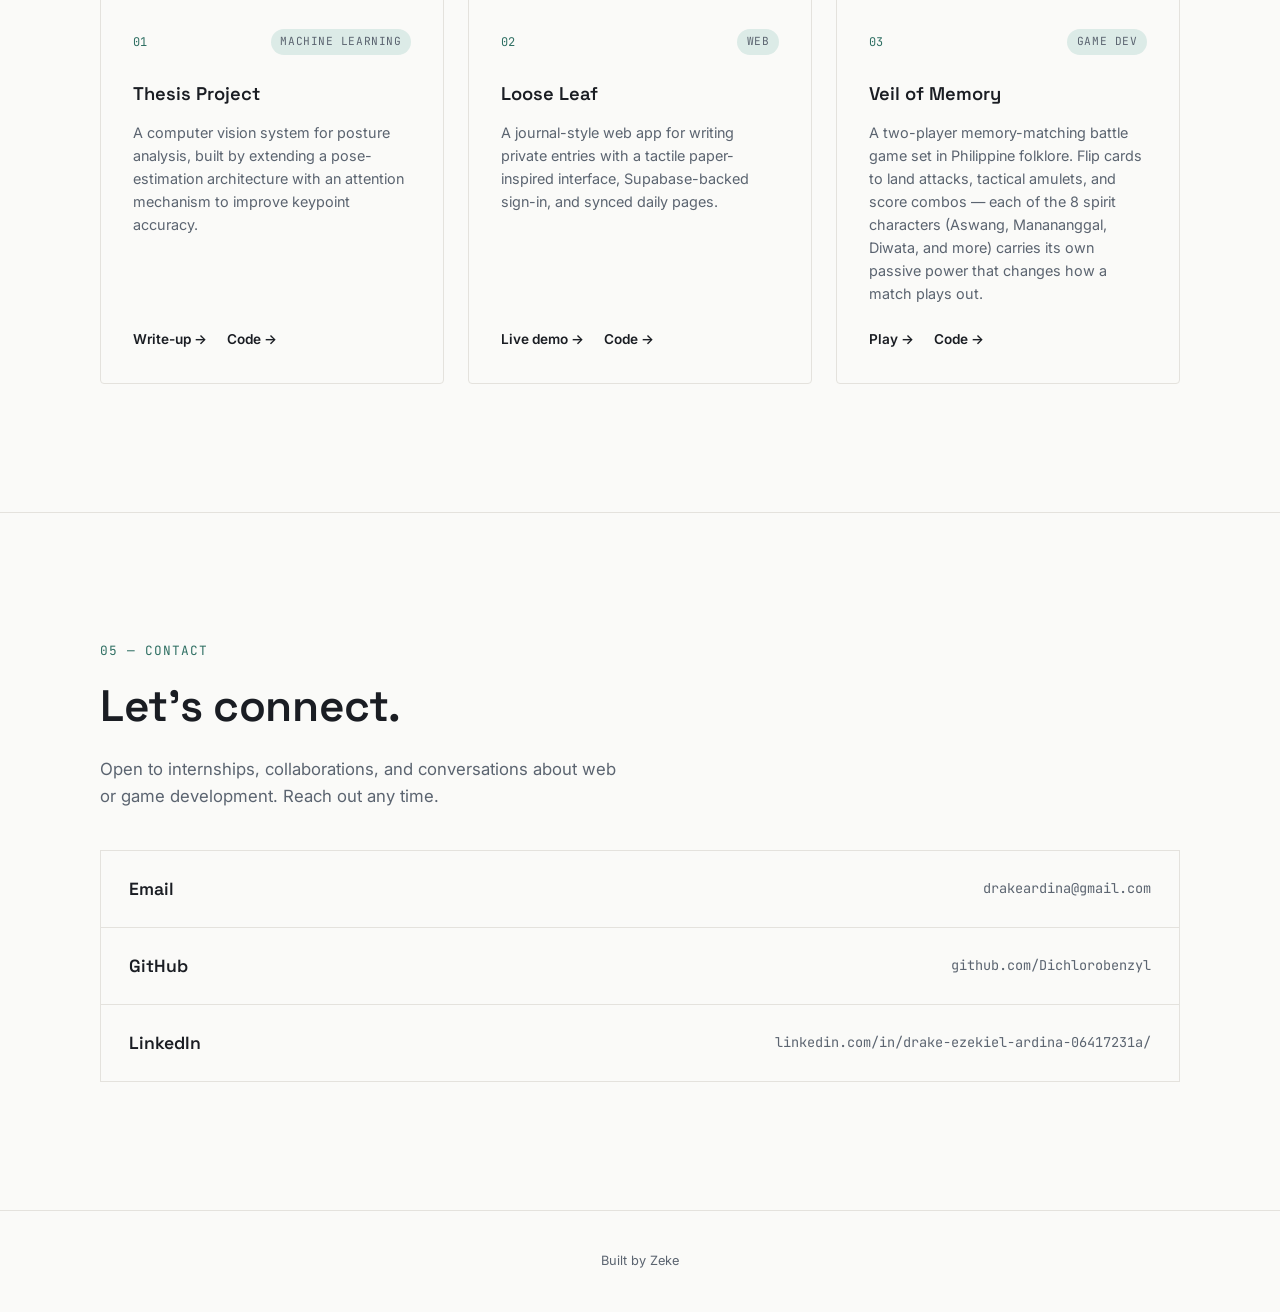
==== commit f8a70a6f: "Tighten hero copy" ====
--- a/index.html
+++ b/index.html
@@ -33,7 +33,7 @@
   <div class="hero-inner">
     <p class="eyebrow"><span class="coord">[x, y]</span> Computer Science · Cavite State University</p>
     <h1 class="hero-title">Zeke<span class="accent">.</span></h1>
-    <p class="hero-role">BS Computer Science student, building at the edge of<br class="br-desktop"> web development, systems, and games.</p>
+    <p class="hero-role">Building at the edge of<br class="br-desktop"> web development, systems, and games.</p>
     <div class="hero-actions">
       <a href="#projects" class="btn btn-primary">View projects</a>
       <a href="#contact" class="btn btn-ghost">Get in touch</a>
@@ -184,7 +184,7 @@
 </section>
 
 <footer class="footer">
-  <p>Built by Zeke — Cavite State University, College of Engineering and Information Technology.</p>
+  <p>Built by Zeke</p>
 </footer>
 
 <script src="script.js"></script>
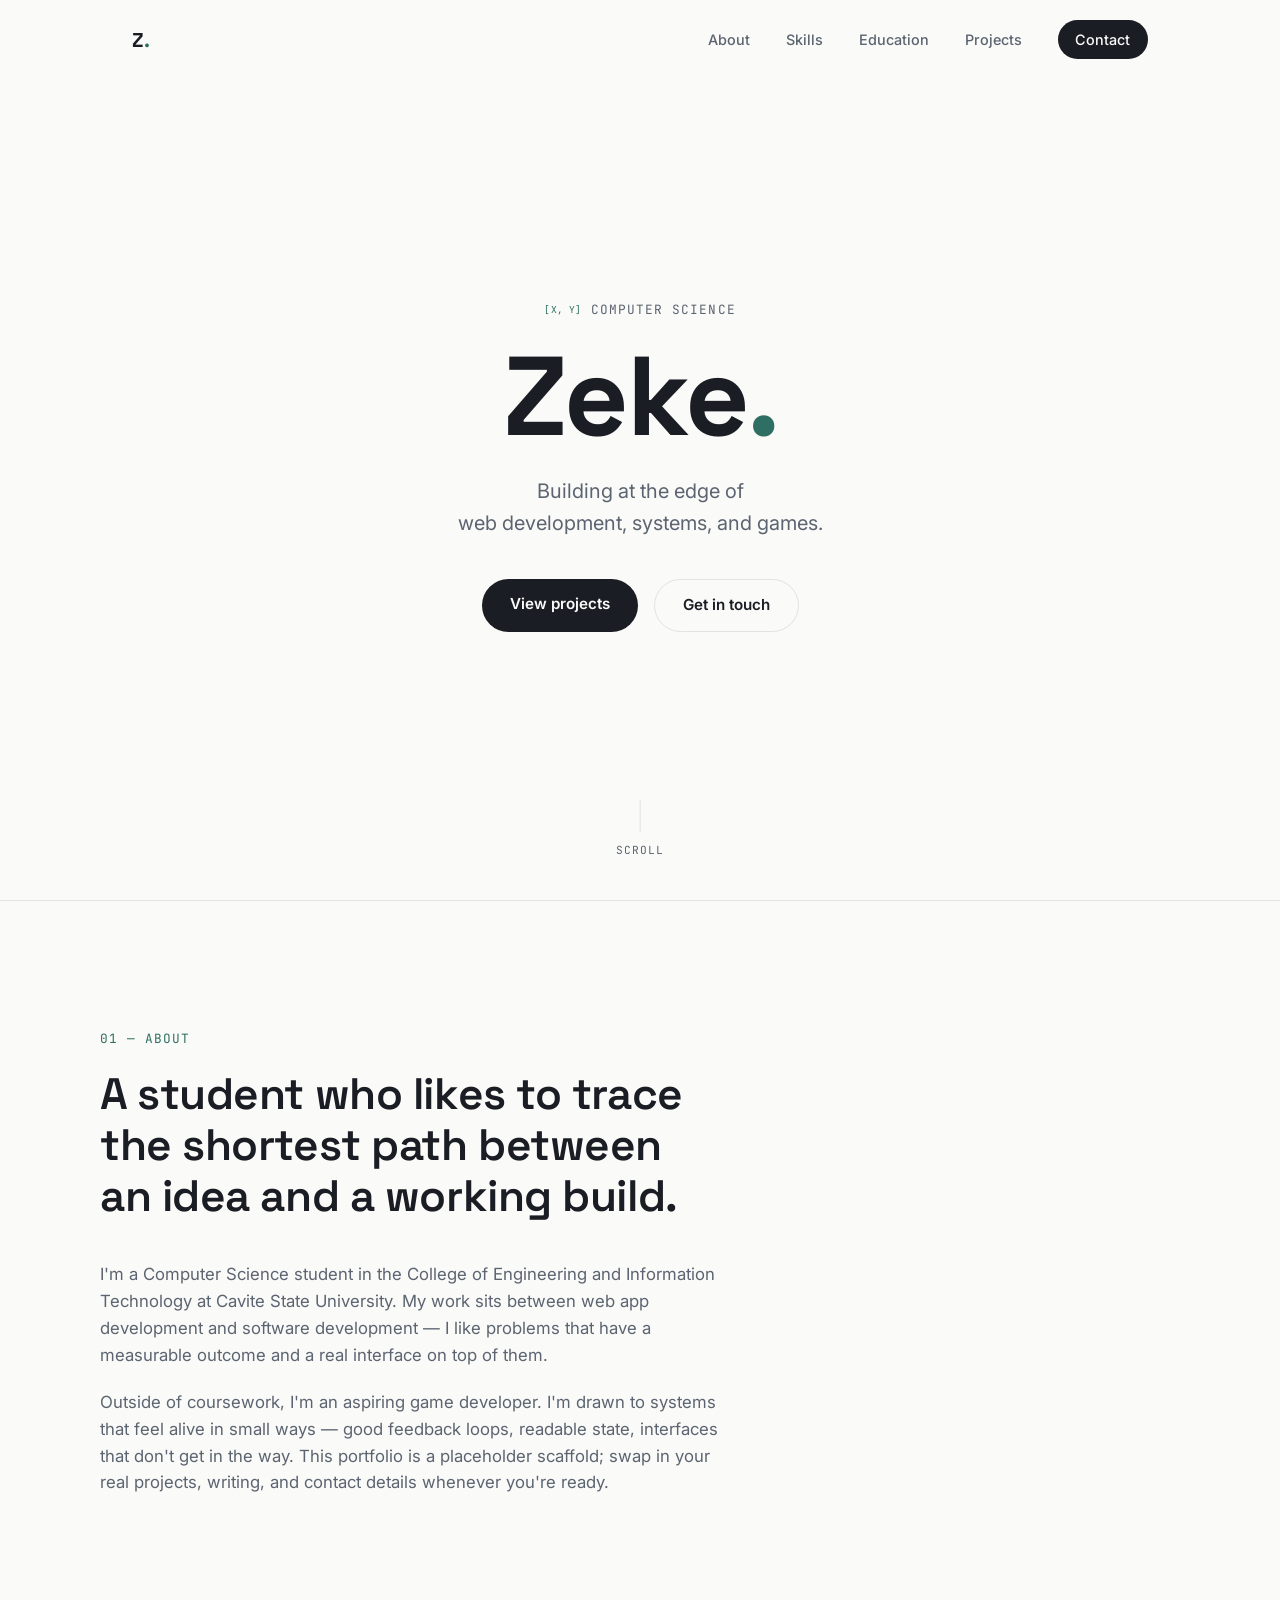
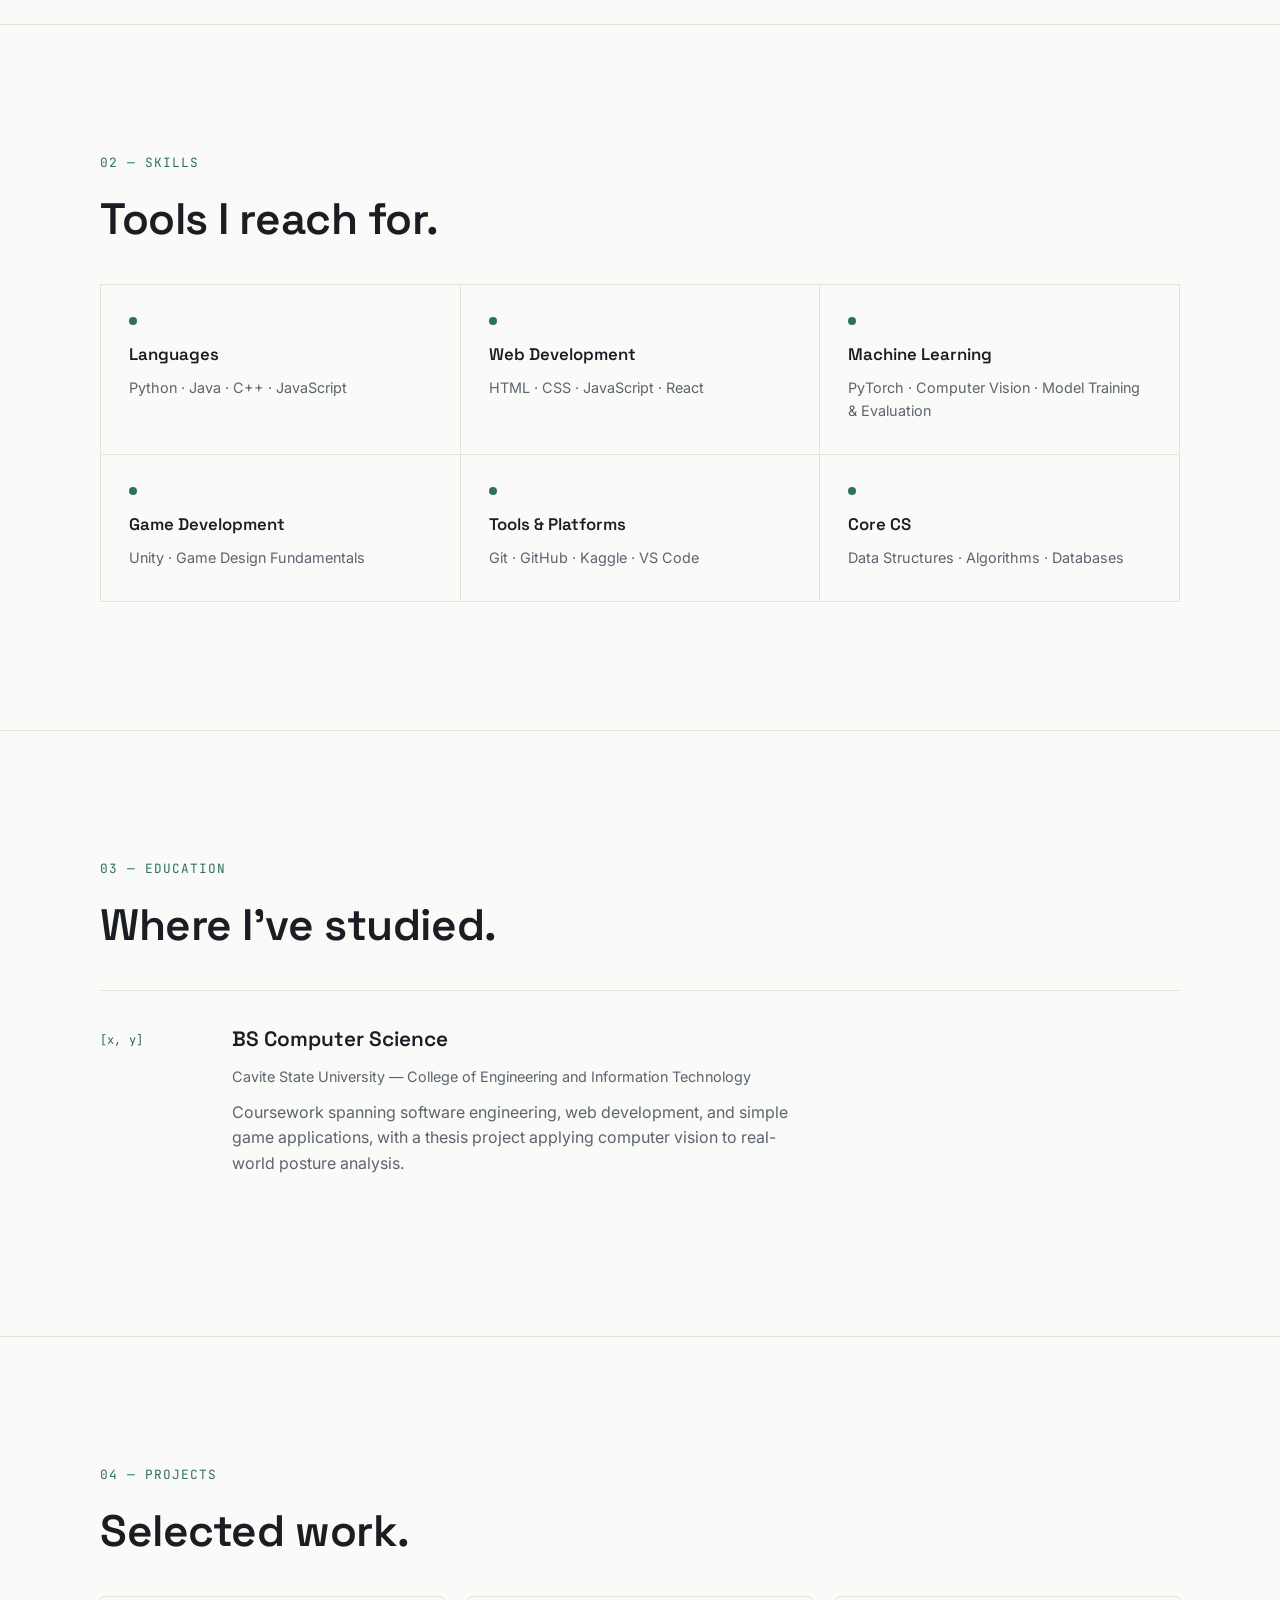
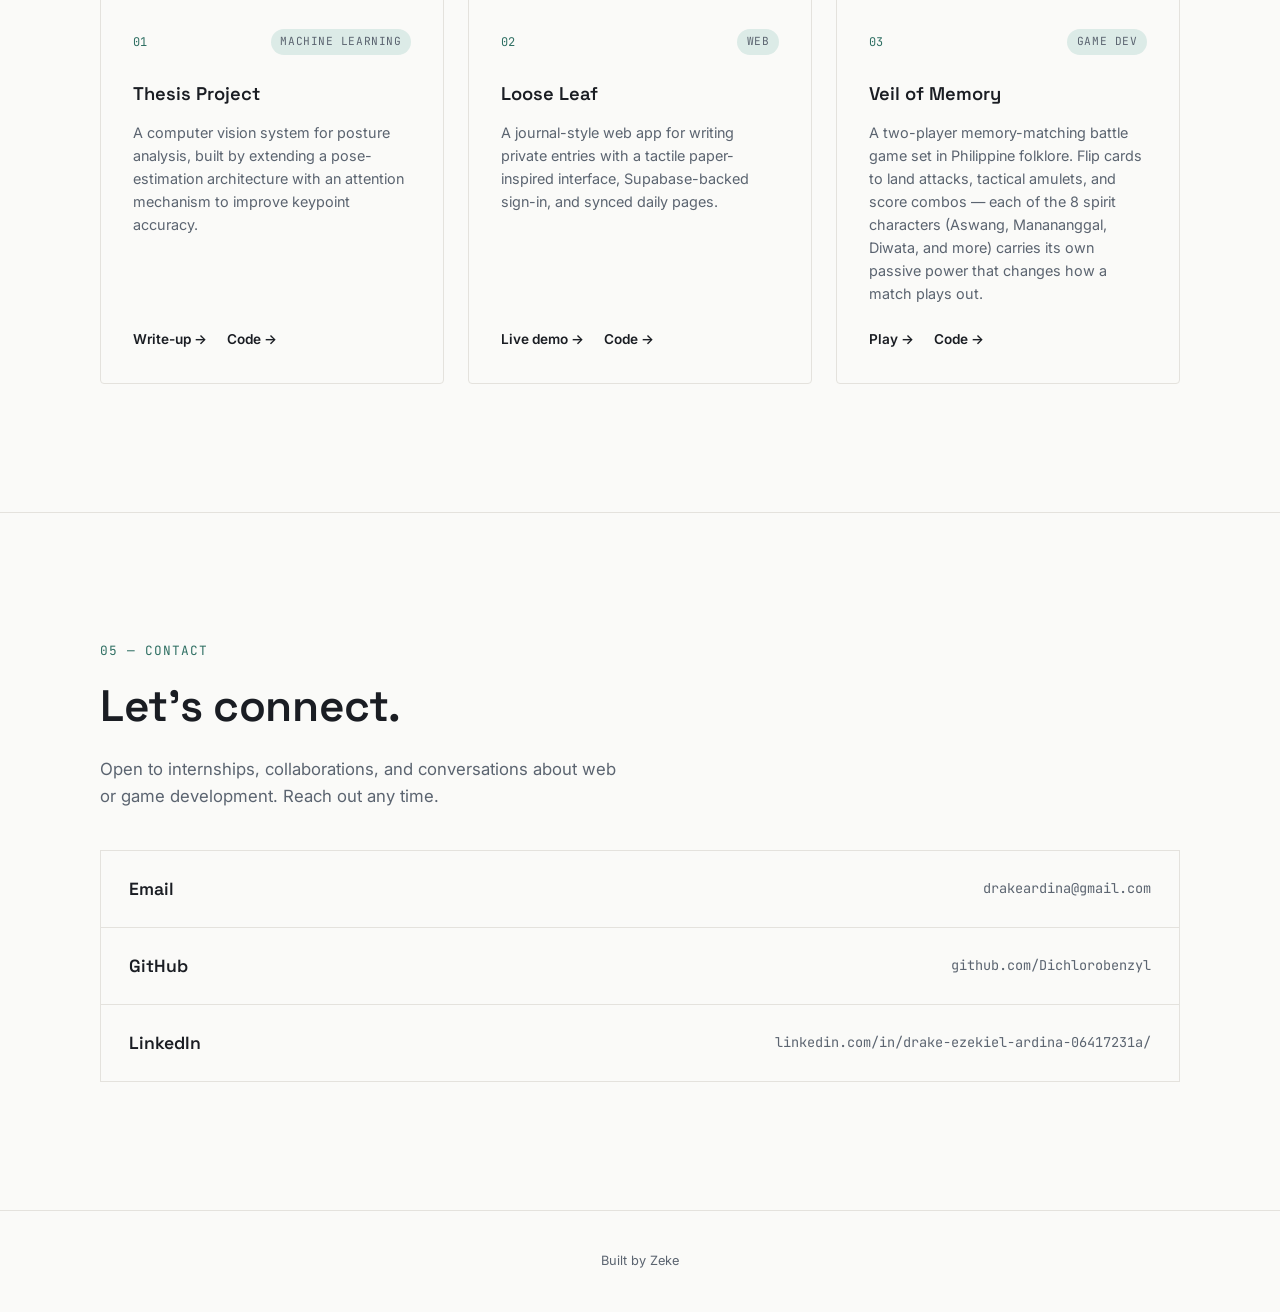
==== commit f290a8f6: "Adjust hero eyebrow copy" ====
--- a/index.html
+++ b/index.html
@@ -31,7 +31,7 @@
 <!-- ===== HERO ===== -->
 <section class="hero" id="top">
   <div class="hero-inner">
-    <p class="eyebrow"><span class="coord">[x, y]</span> Computer Science · Cavite State University</p>
+    <p class="eyebrow"><span class="coord">[x, y]</span> Computer Science </p>
     <h1 class="hero-title">Zeke<span class="accent">.</span></h1>
     <p class="hero-role">Building at the edge of<br class="br-desktop"> web development, systems, and games.</p>
     <div class="hero-actions">
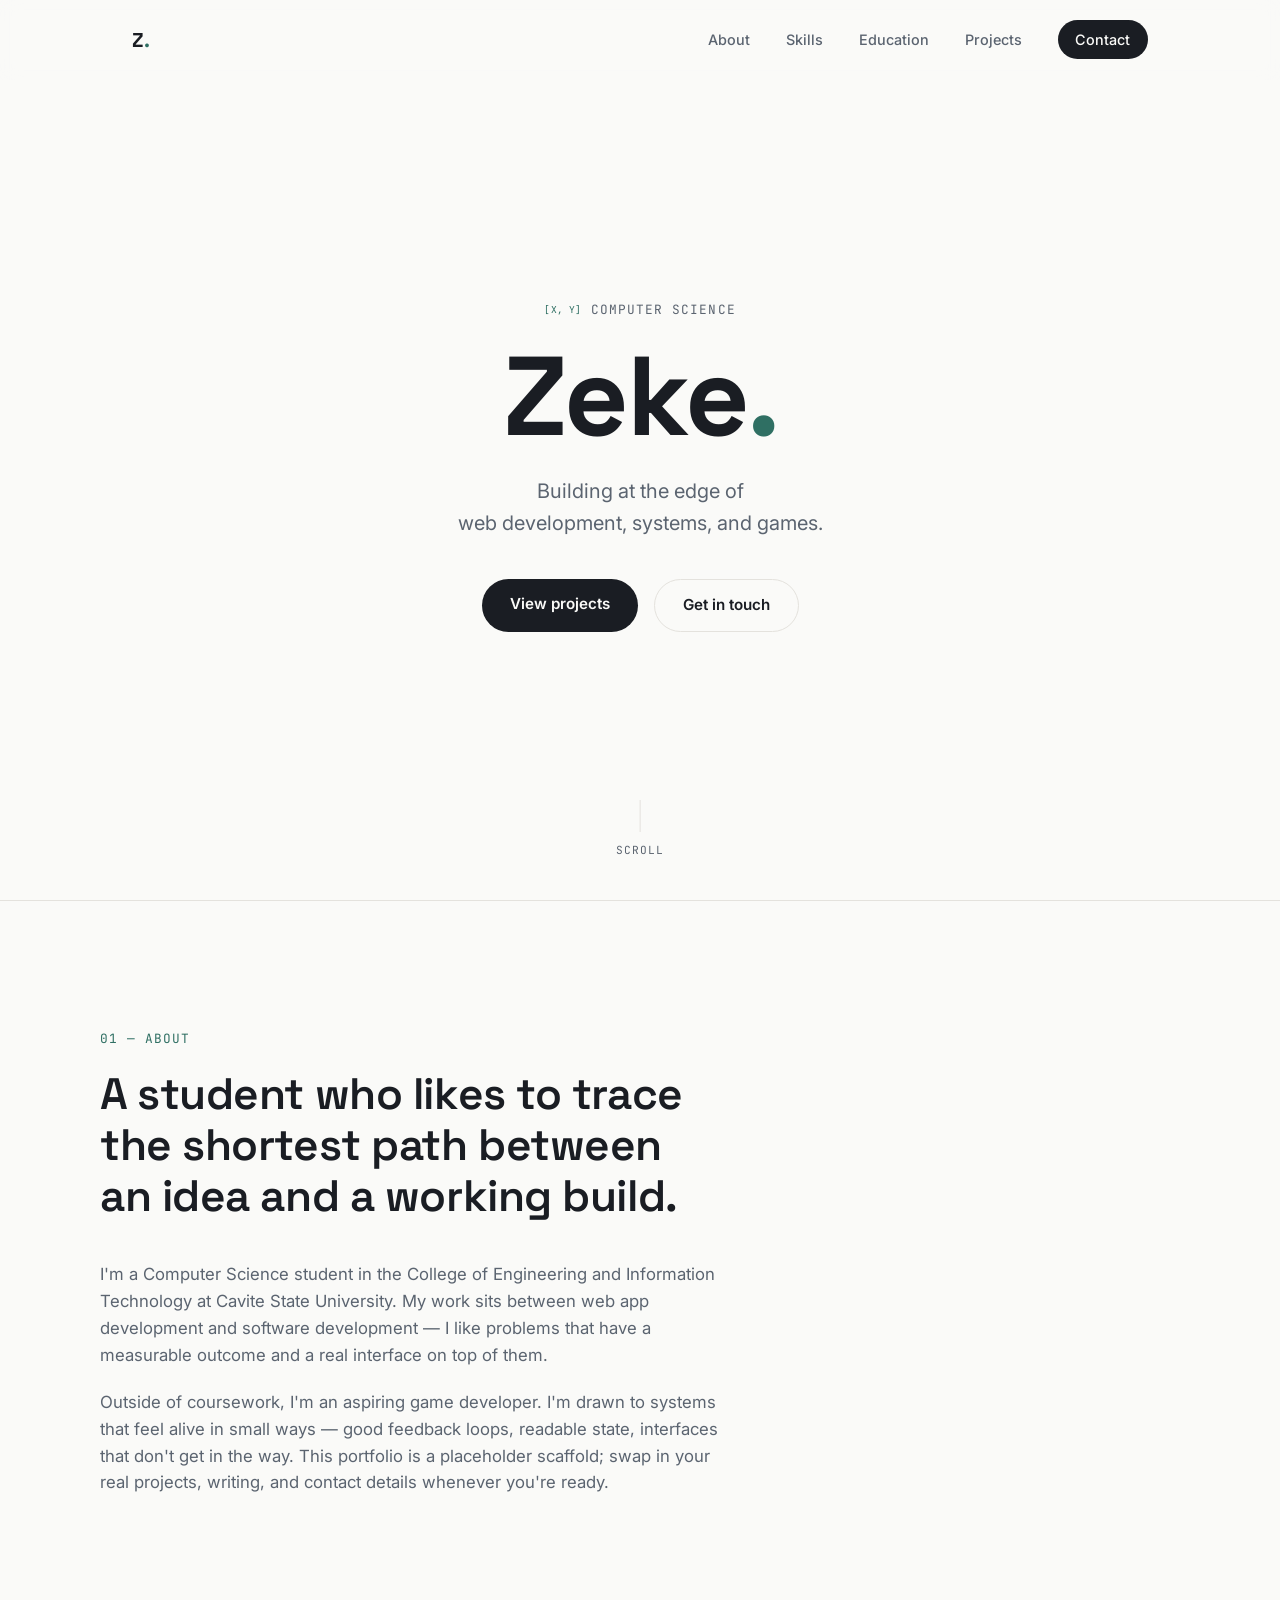
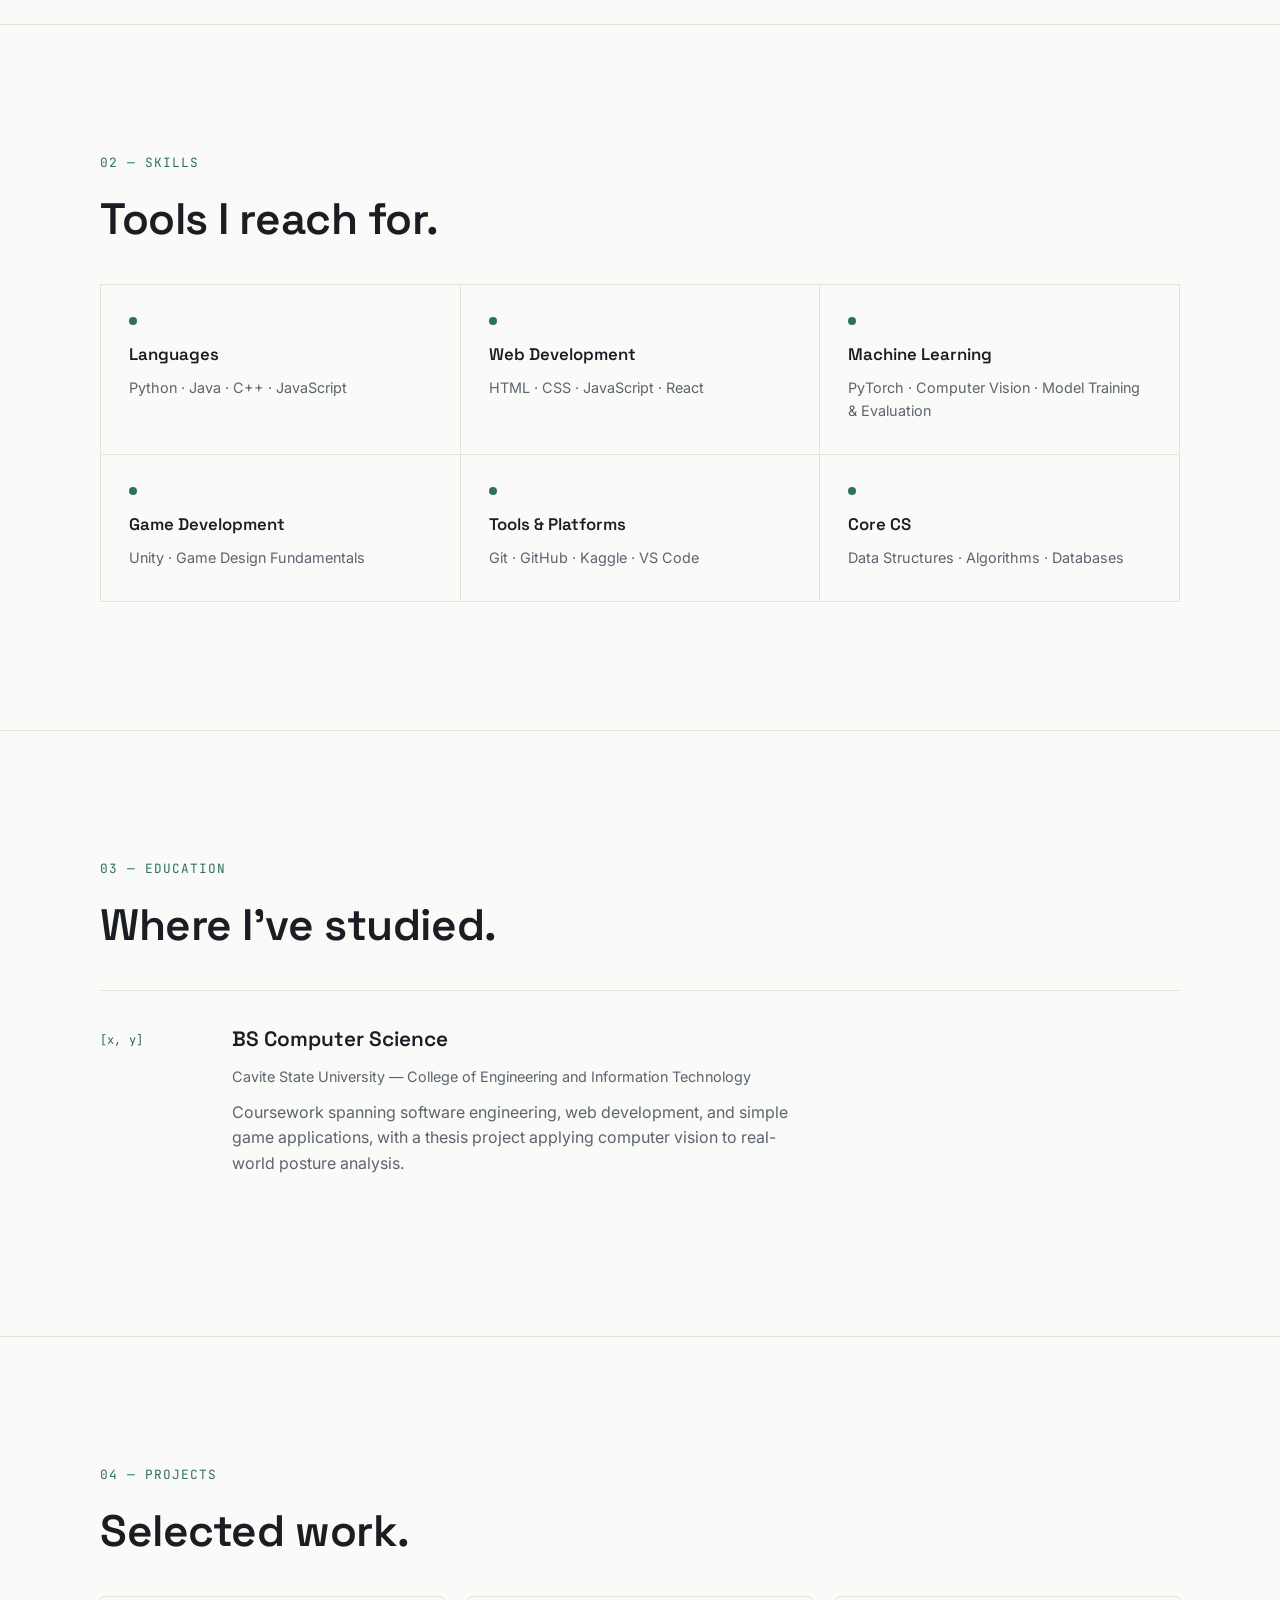
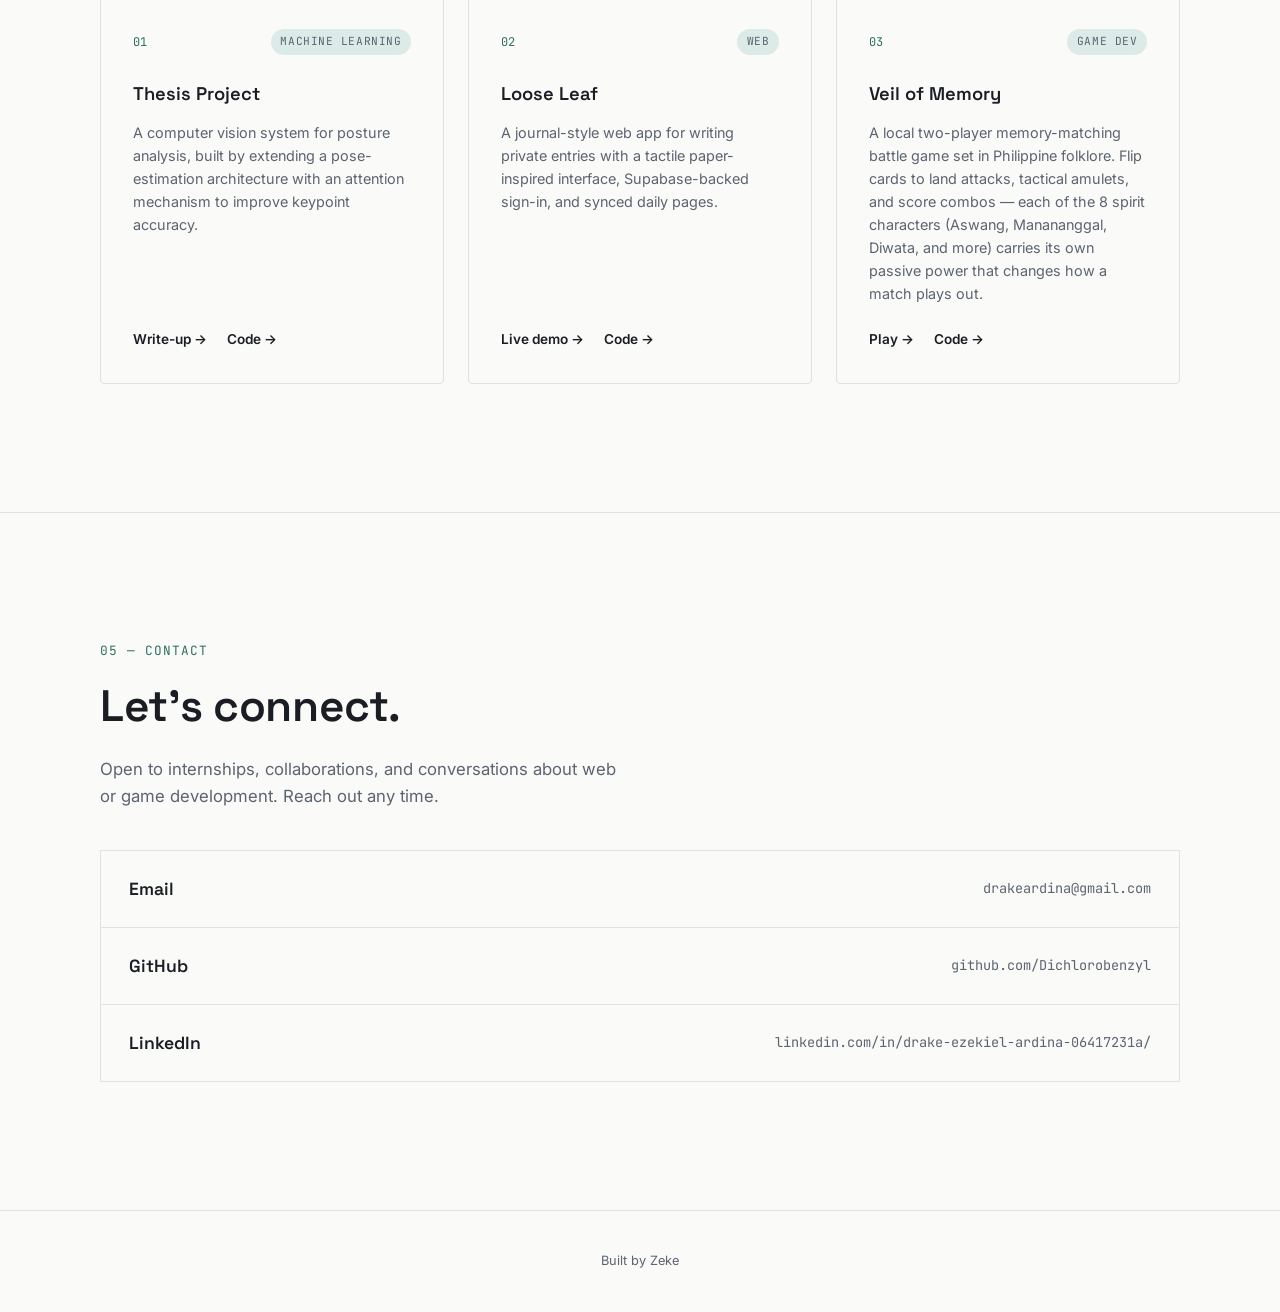
==== commit a6ecd559: "Link project code buttons to repo" ====
--- a/index.html
+++ b/index.html
@@ -129,7 +129,7 @@
         <p>A computer vision system for posture analysis, built by extending a pose-estimation architecture with an attention mechanism to improve keypoint accuracy.</p>
         <div class="project-links">
           <a href="#" class="project-link">Write-up →</a>
-          <a href="#" class="project-link">Code →</a>
+          <a href="https://github.com/dichlorobenzyl/Portfolio" class="project-link" target="_blank" rel="noopener noreferrer">Code →</a>
         </div>
       </article>
       <article class="project-card">
@@ -141,7 +141,7 @@
         <p>A journal-style web app for writing private entries with a tactile paper-inspired interface, Supabase-backed sign-in, and synced daily pages.</p>
         <div class="project-links">
           <a href="web/Loose_Leaf.html" class="project-link">Live demo →</a>
-          <a href="#" class="project-link">Code →</a>
+          <a href="https://github.com/dichlorobenzyl/Portfolio" class="project-link" target="_blank" rel="noopener noreferrer">Code →</a>
         </div>
       </article>
       <article class="project-card">
@@ -150,10 +150,10 @@
           <span class="project-tag">Game Dev</span>
         </div>
         <h3>Veil of Memory</h3>
-        <p>A two-player memory-matching battle game set in Philippine folklore. Flip cards to land attacks, tactical amulets, and score combos — each of the 8 spirit characters (Aswang, Manananggal, Diwata, and more) carries its own passive power that changes how a match plays out.</p>
+        <p>A local two-player memory-matching battle game set in Philippine folklore. Flip cards to land attacks, tactical amulets, and score combos — each of the 8 spirit characters (Aswang, Manananggal, Diwata, and more) carries its own passive power that changes how a match plays out.</p>
         <div class="project-links">
           <a href="games/veil-of-memory.html" class="project-link">Play →</a>
-          <a href="#" class="project-link">Code →</a>
+          <a href="https://github.com/dichlorobenzyl/Portfolio" class="project-link" target="_blank" rel="noopener noreferrer">Code →</a>
         </div>
       </article>
     </div>
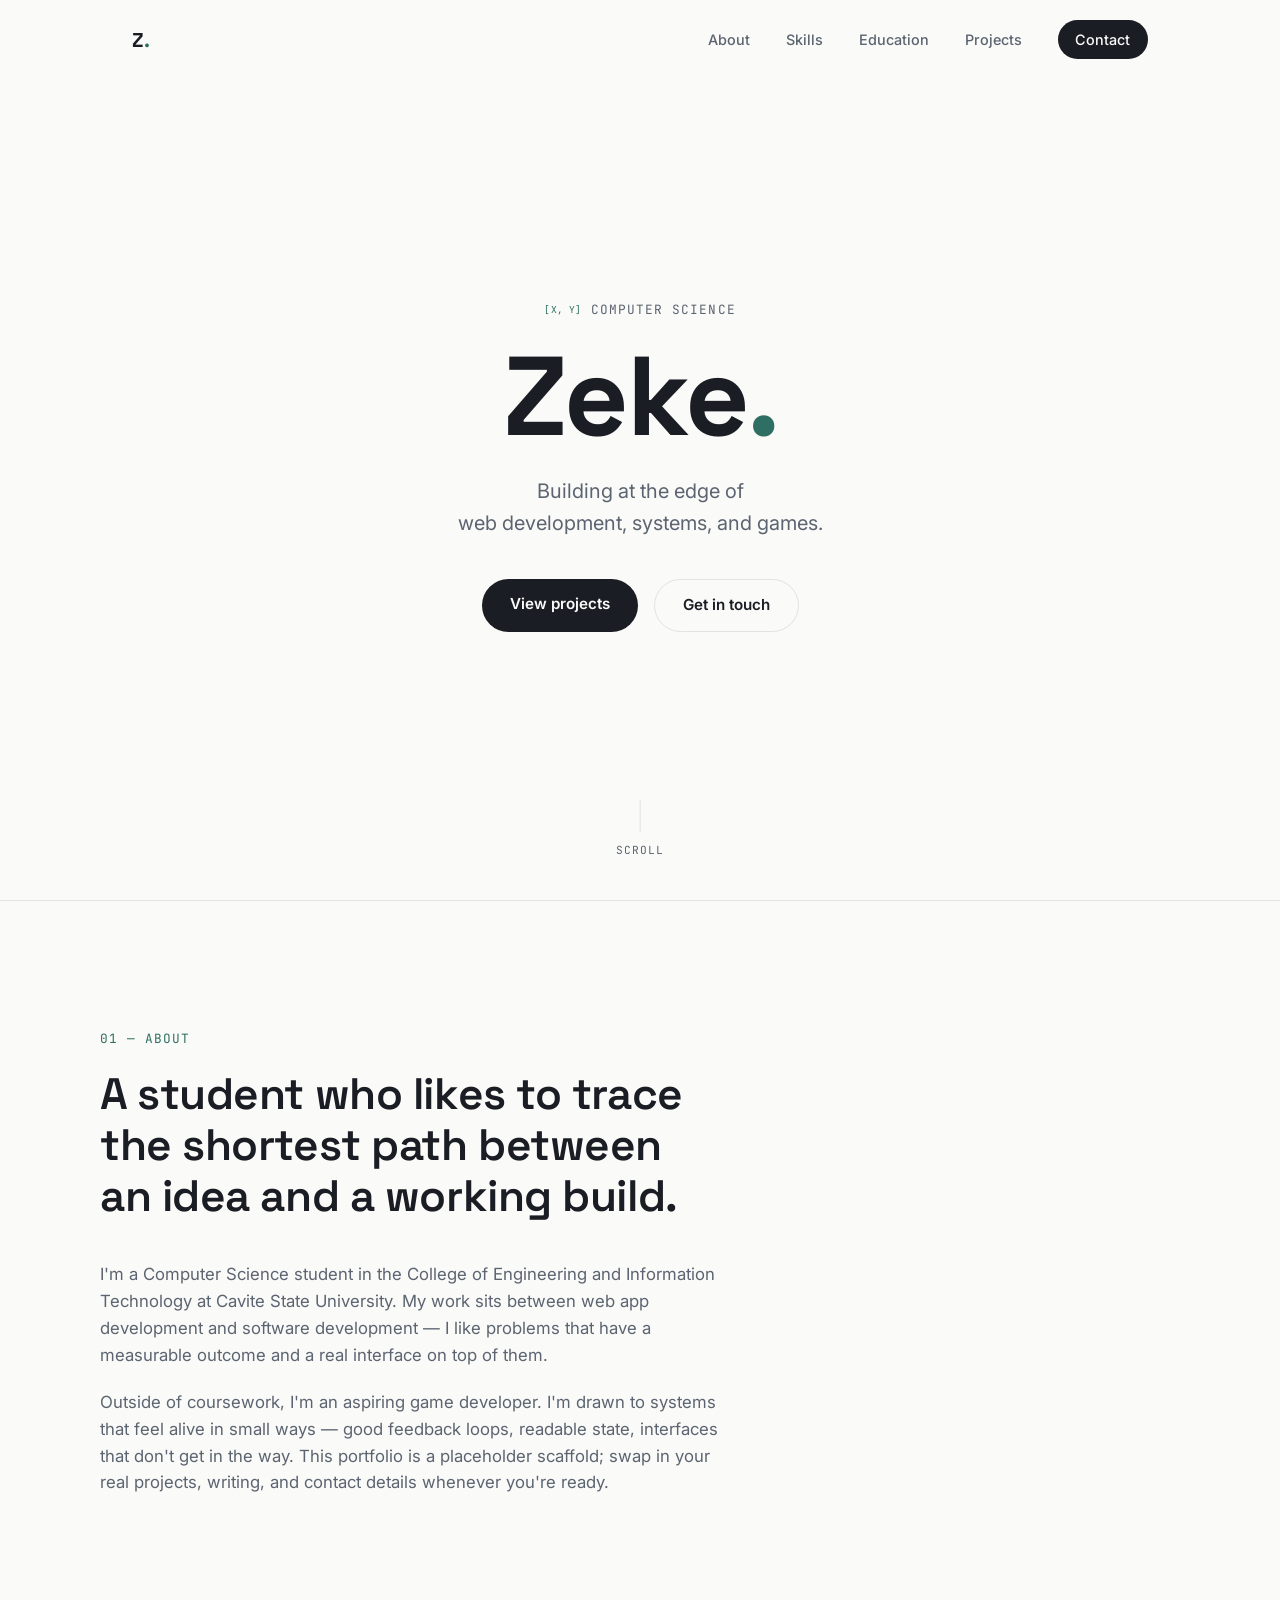
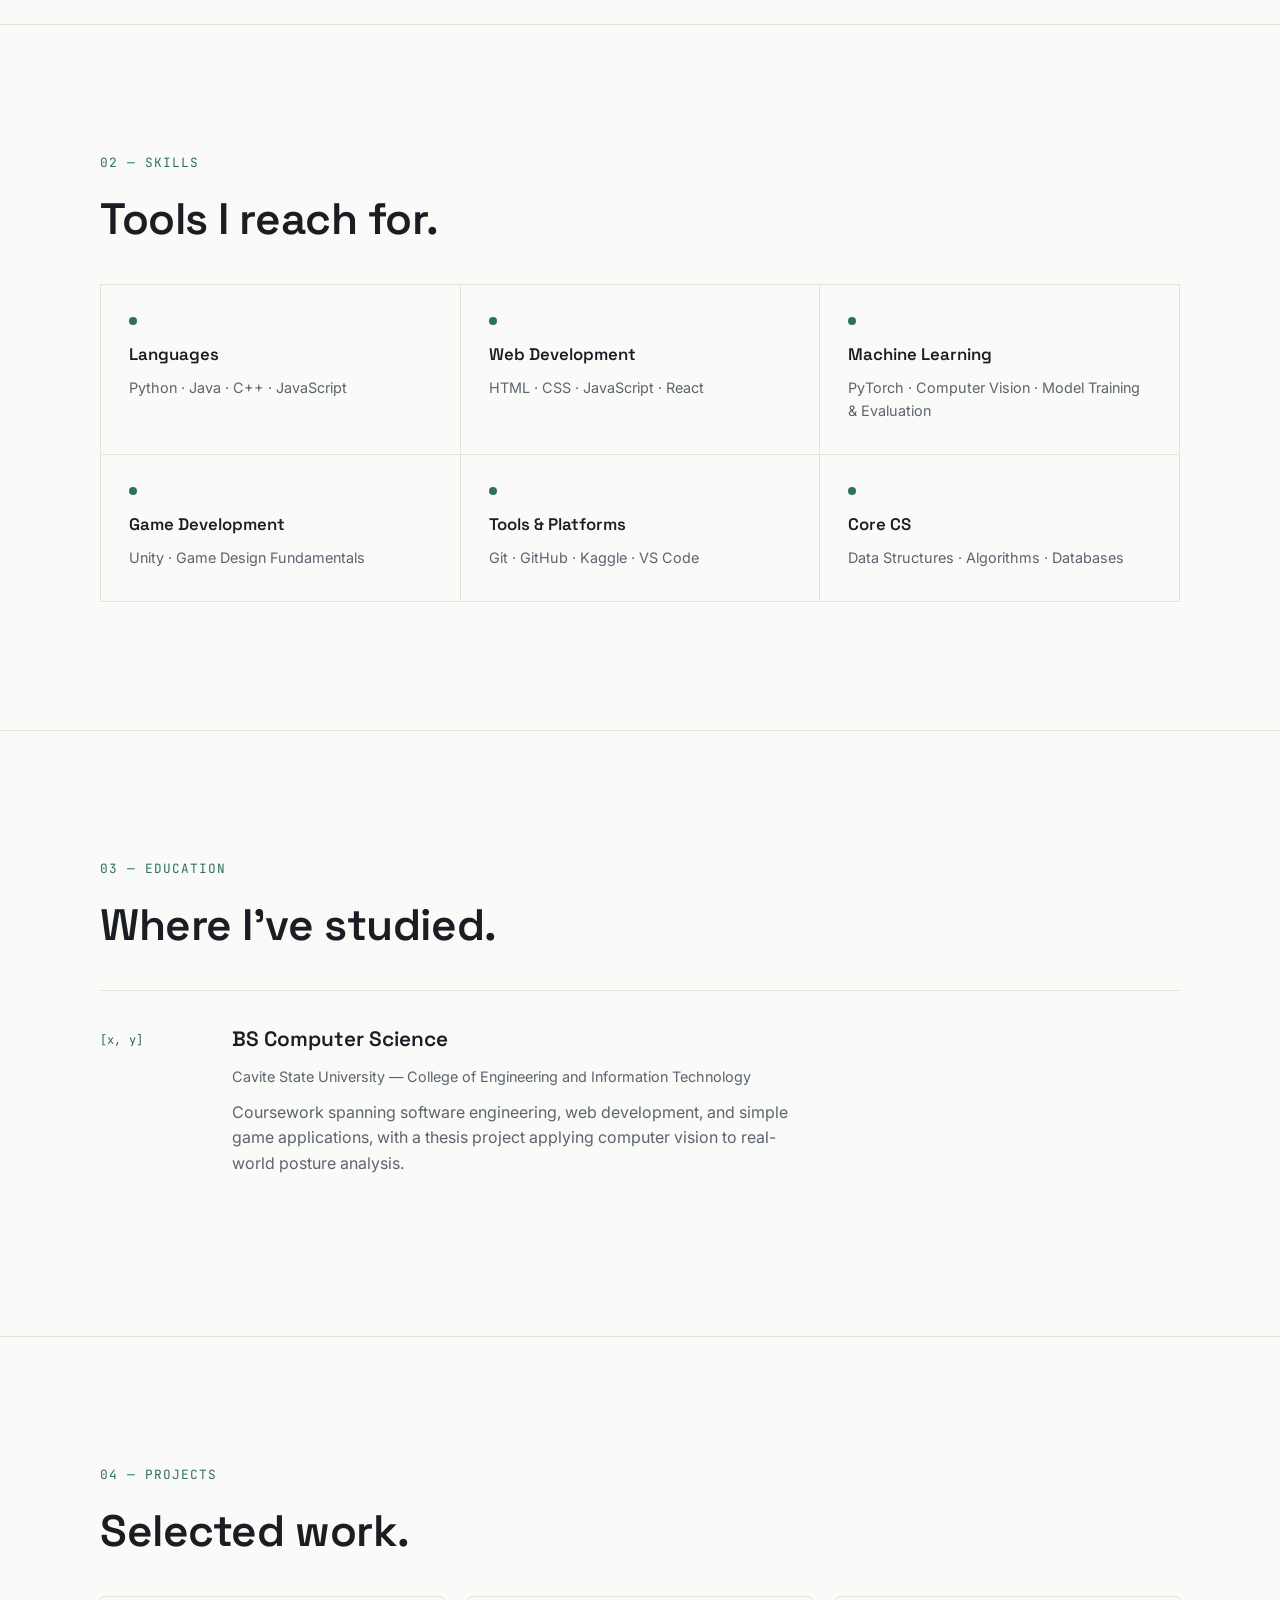
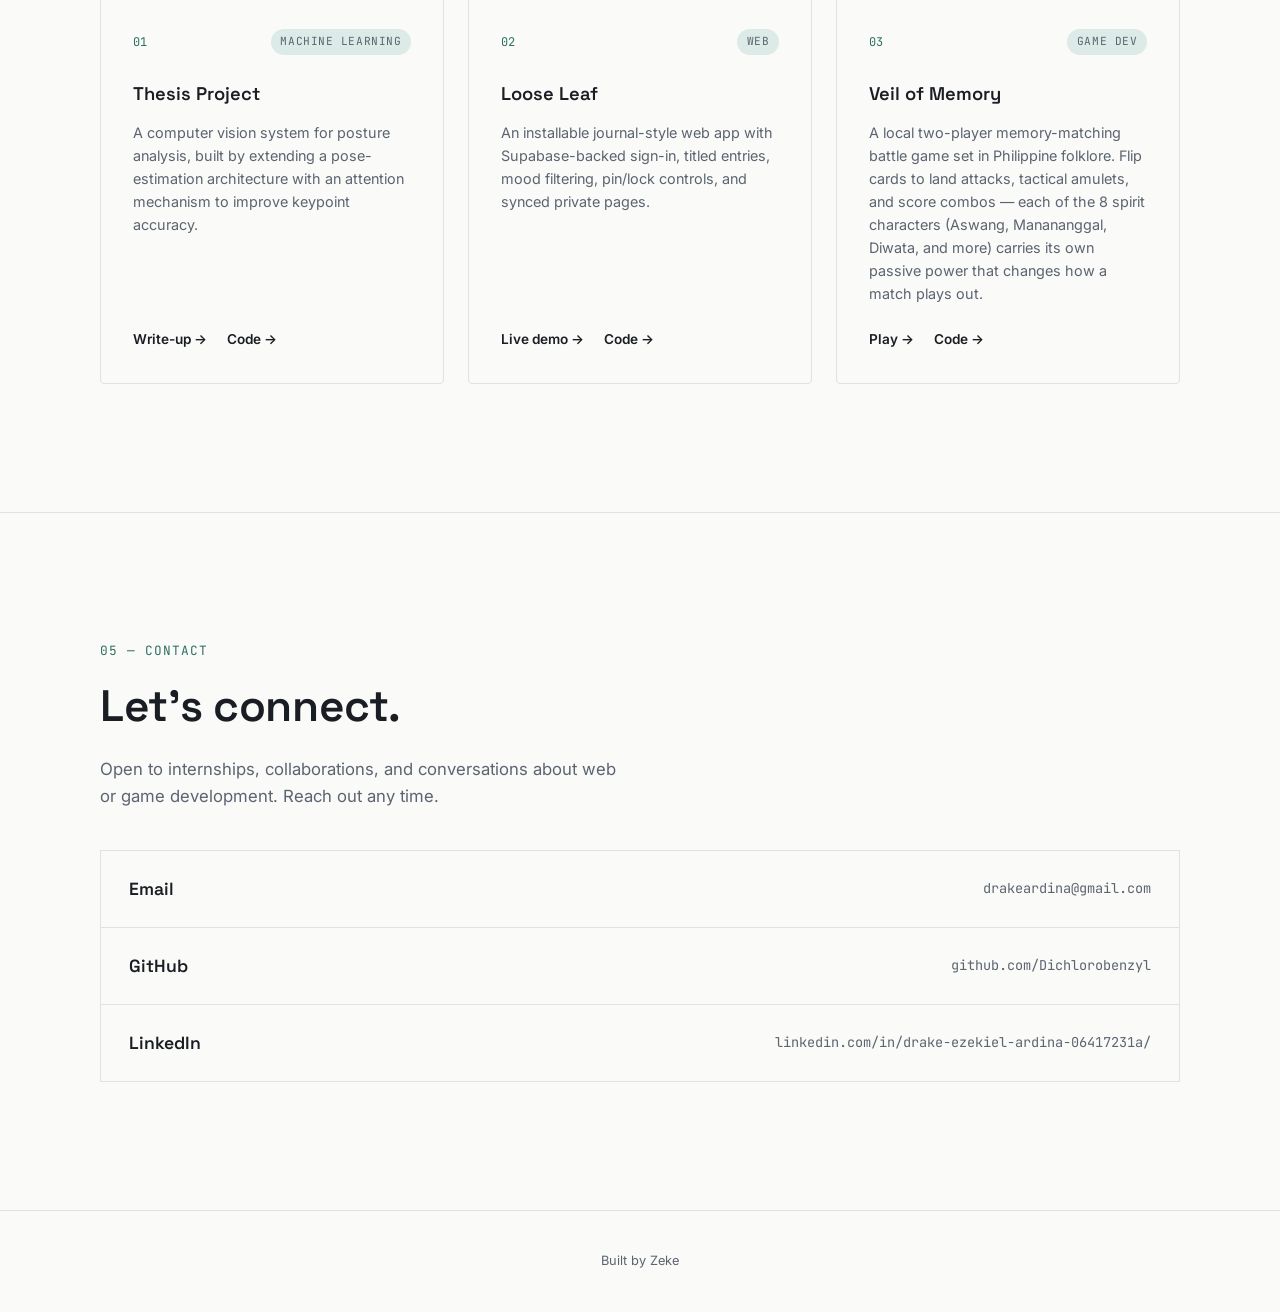
==== commit 50ec79d7: "Update Loose Leaf portfolio description" ====
--- a/index.html
+++ b/index.html
@@ -138,7 +138,7 @@
           <span class="project-tag">Web</span>
         </div>
         <h3>Loose Leaf</h3>
-        <p>A journal-style web app for writing private entries with a tactile paper-inspired interface, Supabase-backed sign-in, and synced daily pages.</p>
+        <p>An installable journal-style web app with Supabase-backed sign-in, titled entries, mood filtering, pin/lock controls, and synced private pages.</p>
         <div class="project-links">
           <a href="web/Loose_Leaf.html" class="project-link">Live demo →</a>
           <a href="https://github.com/dichlorobenzyl/Portfolio" class="project-link" target="_blank" rel="noopener noreferrer">Code →</a>
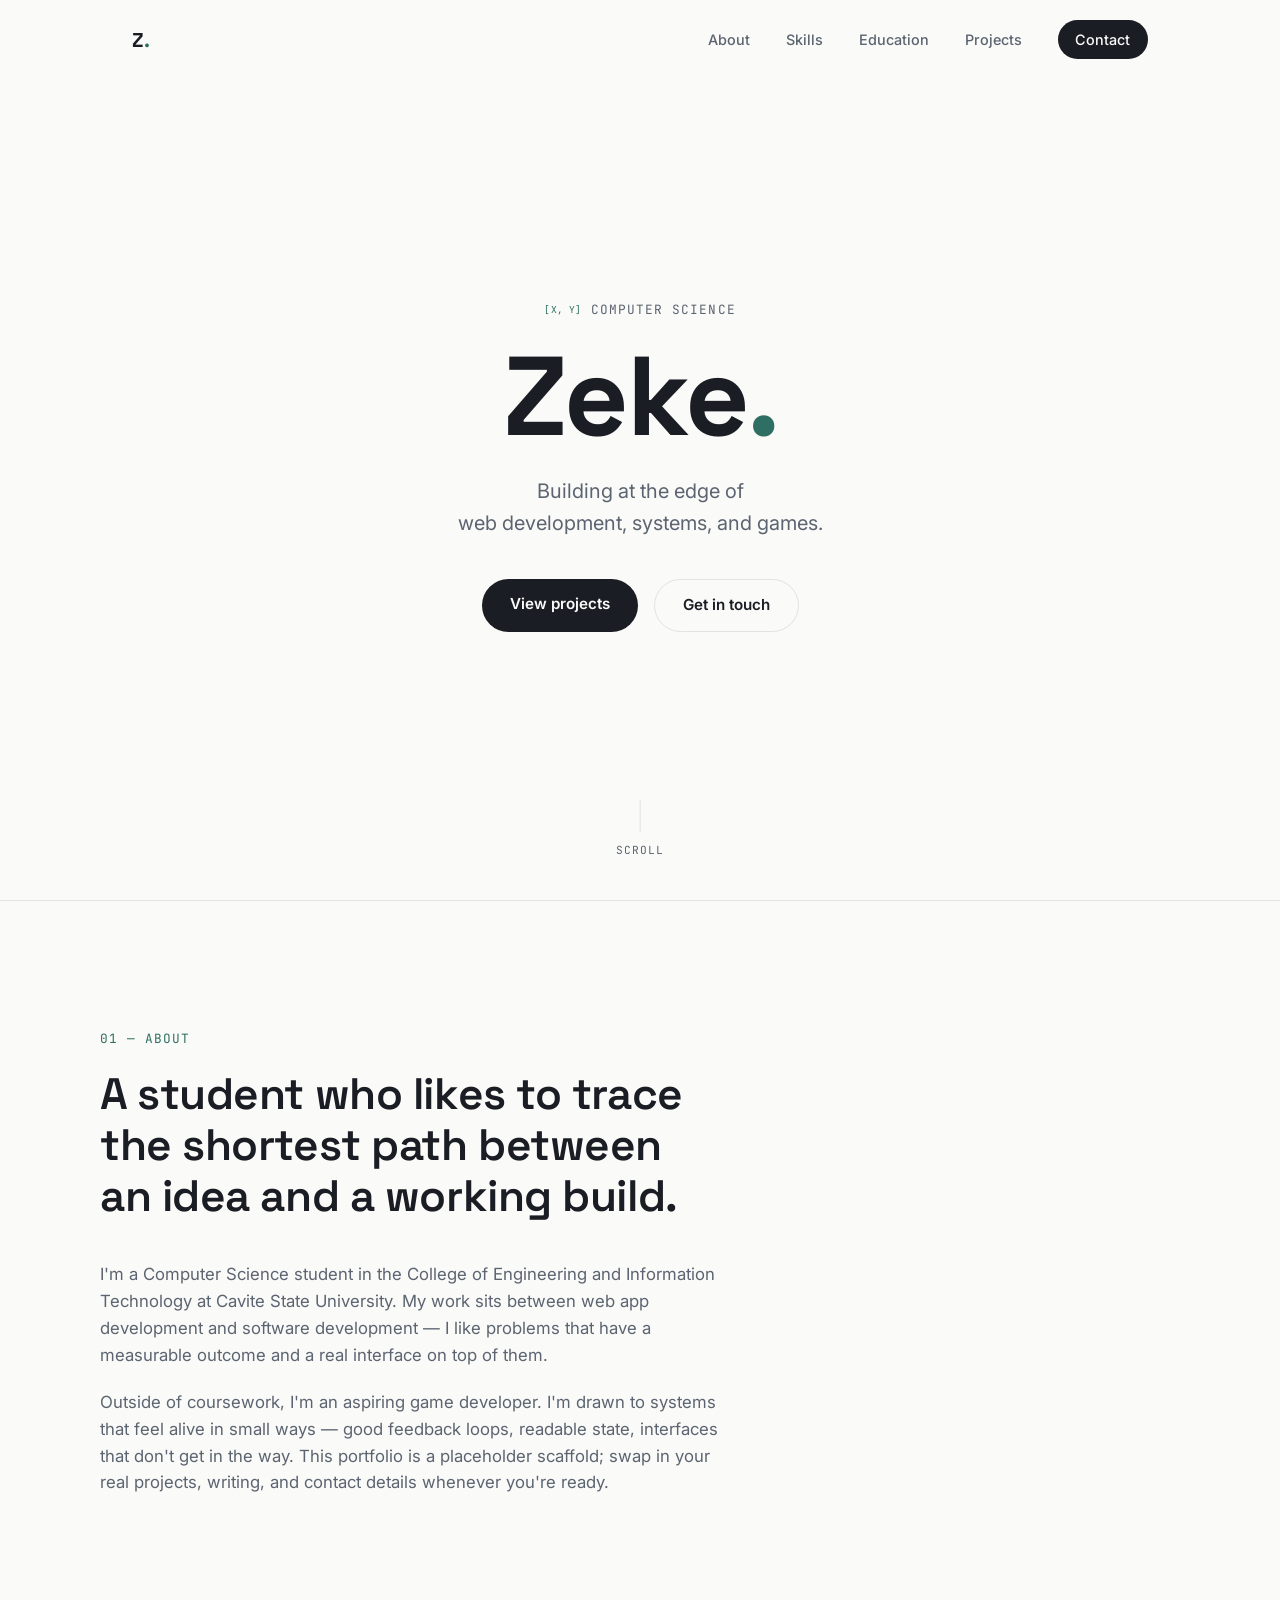
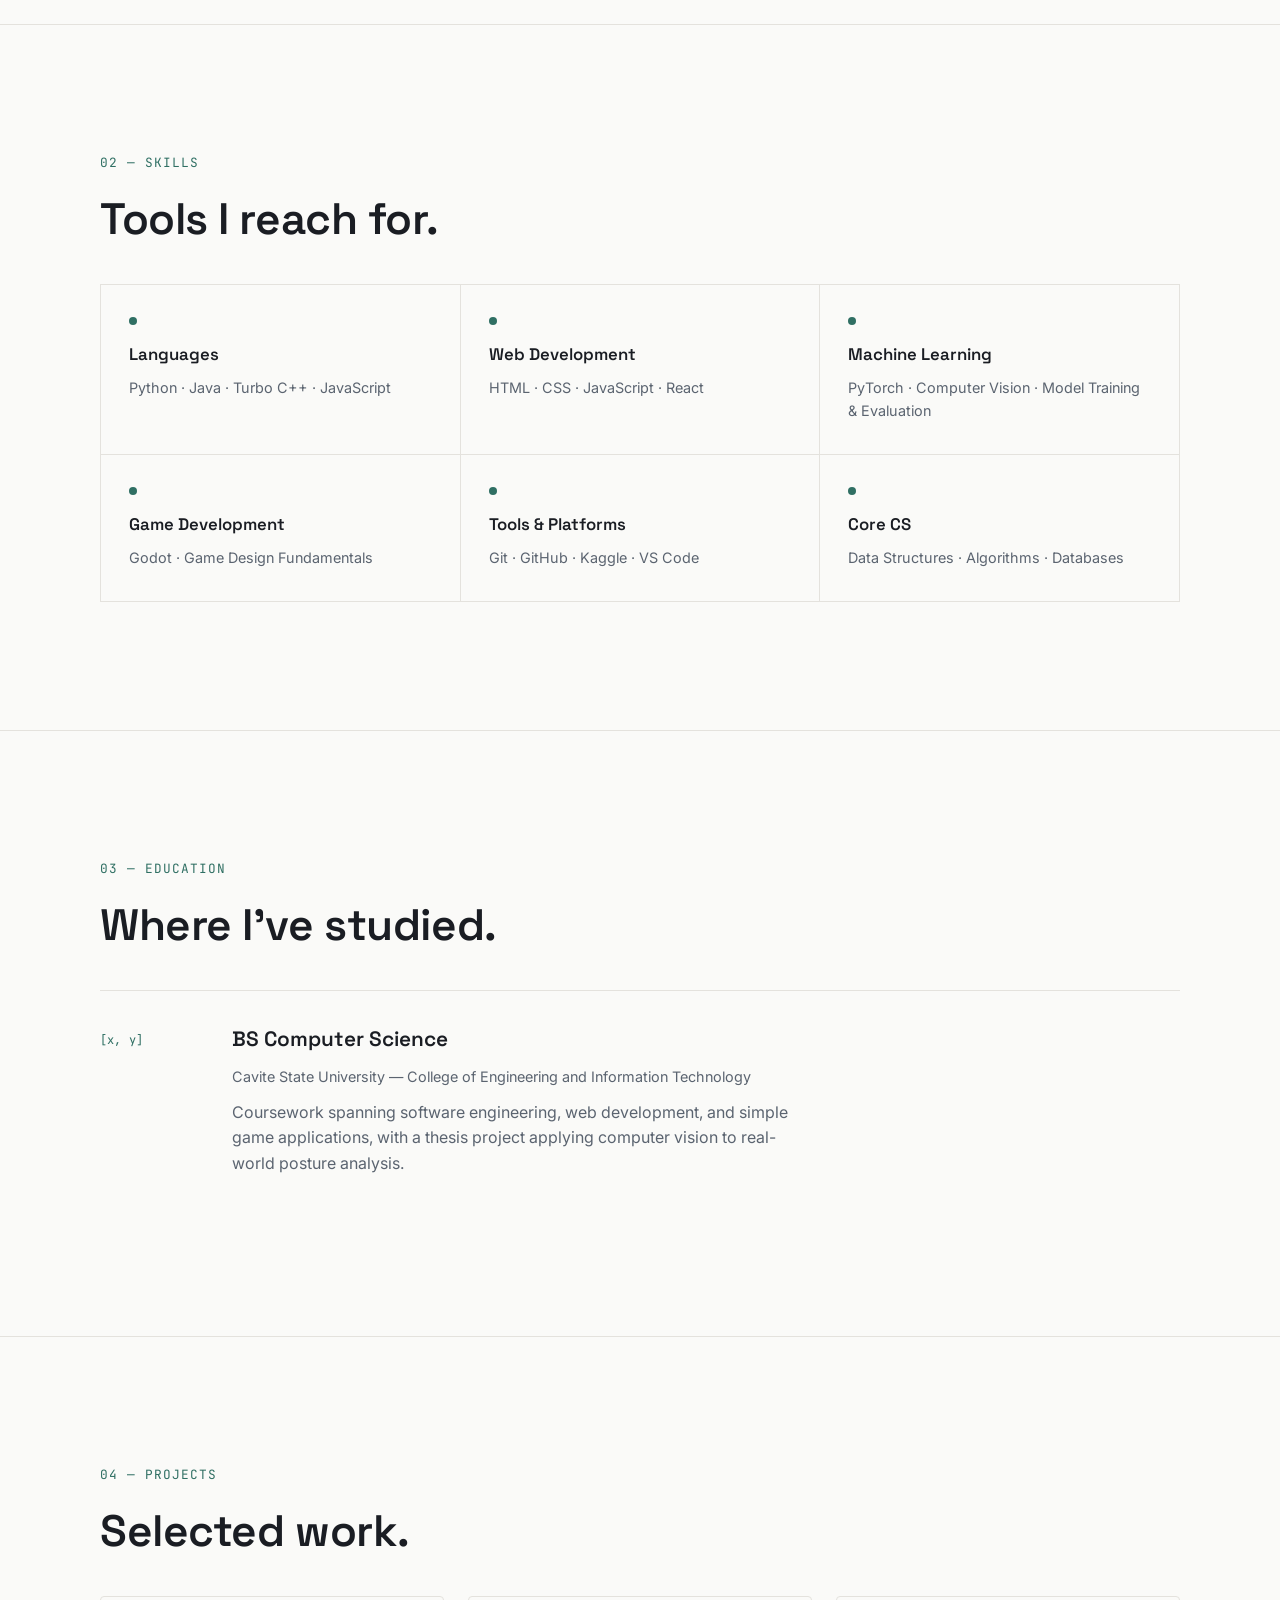
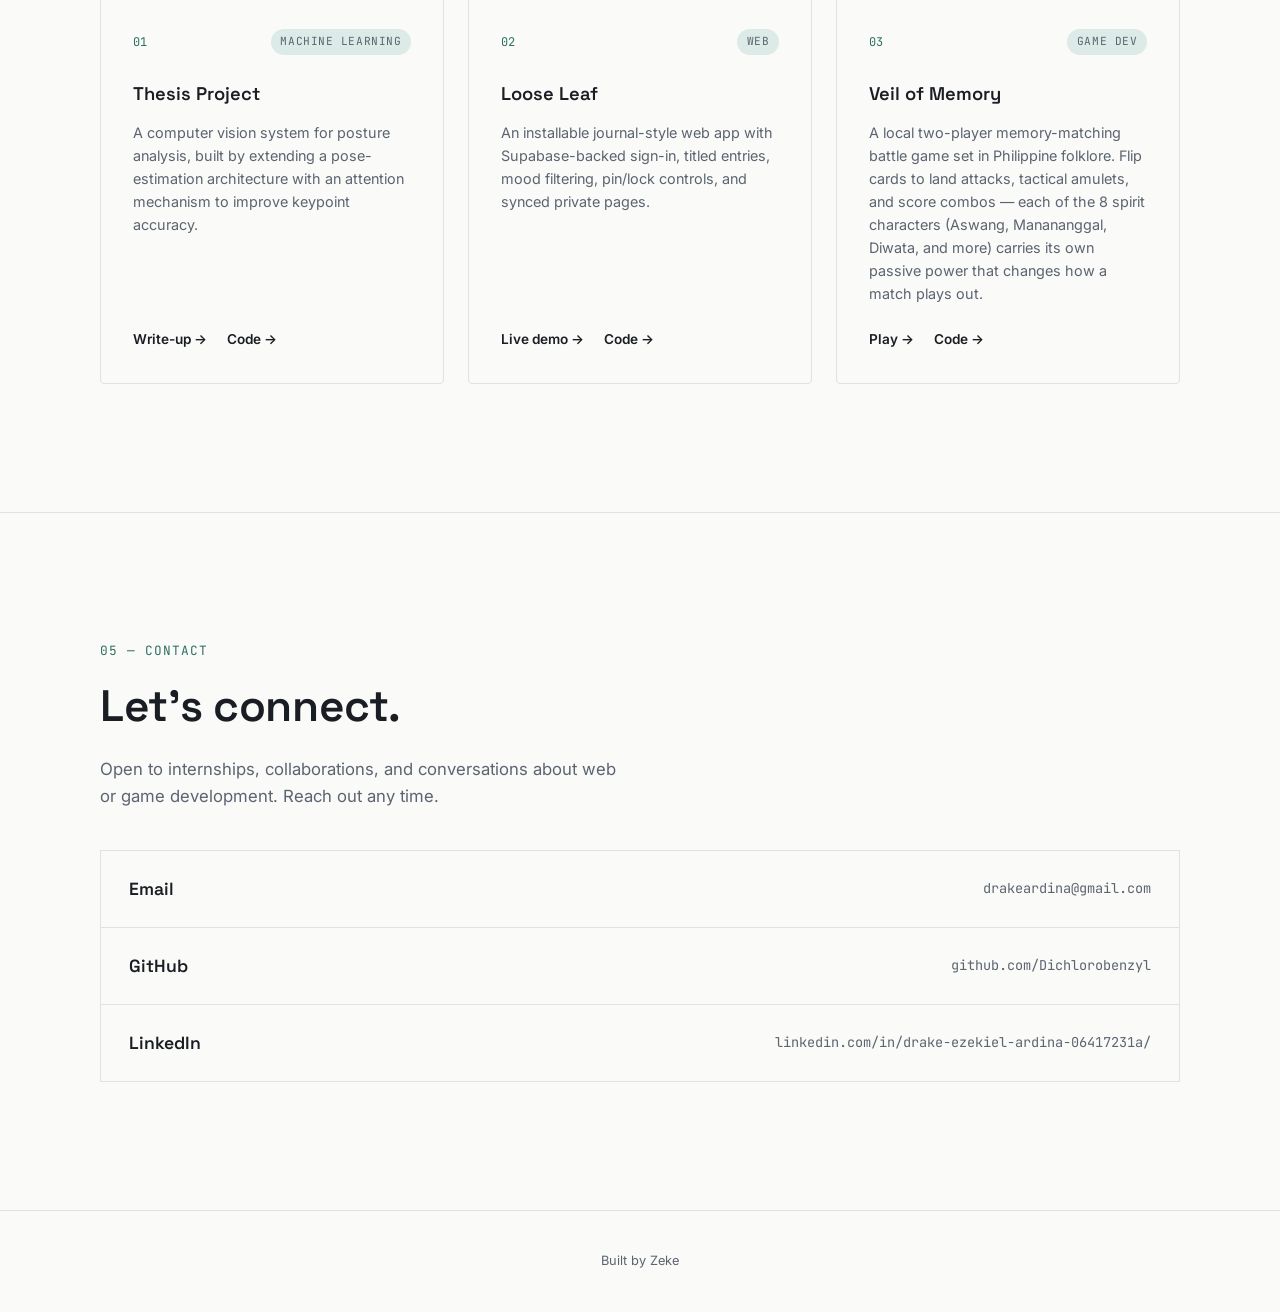
==== commit 81b727b9: "Update Loose Leaf description" ====
--- a/index.html
+++ b/index.html
@@ -65,7 +65,7 @@
       <div class="skill-card">
         <span class="skill-node"></span>
         <h3>Languages</h3>
-        <p>Python · Java · C++ · JavaScript</p>
+        <p>Python · Java · Turbo C++ · JavaScript</p>
       </div>
       <div class="skill-card">
         <span class="skill-node"></span>
@@ -80,7 +80,7 @@
       <div class="skill-card">
         <span class="skill-node"></span>
         <h3>Game Development</h3>
-        <p>Unity · Game Design Fundamentals</p>
+        <p>Godot · Game Design Fundamentals</p>
       </div>
       <div class="skill-card">
         <span class="skill-node"></span>
